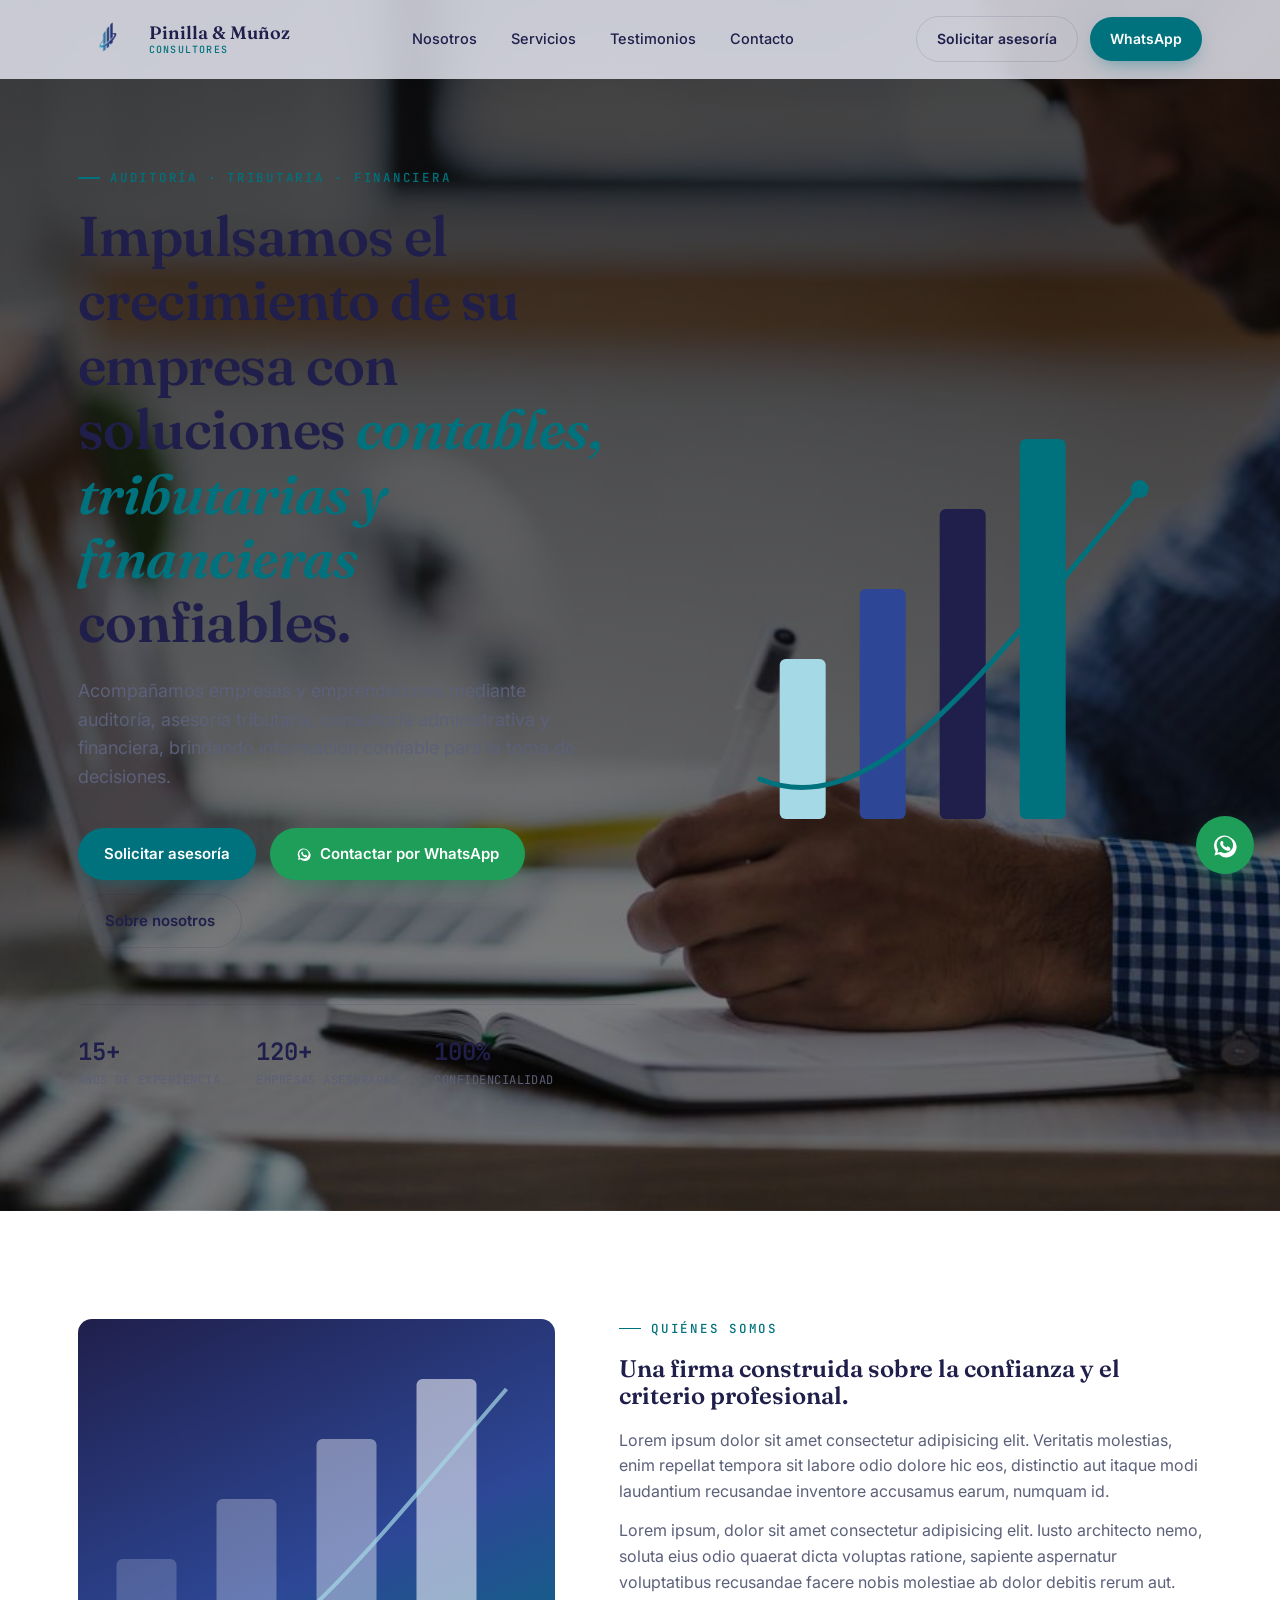
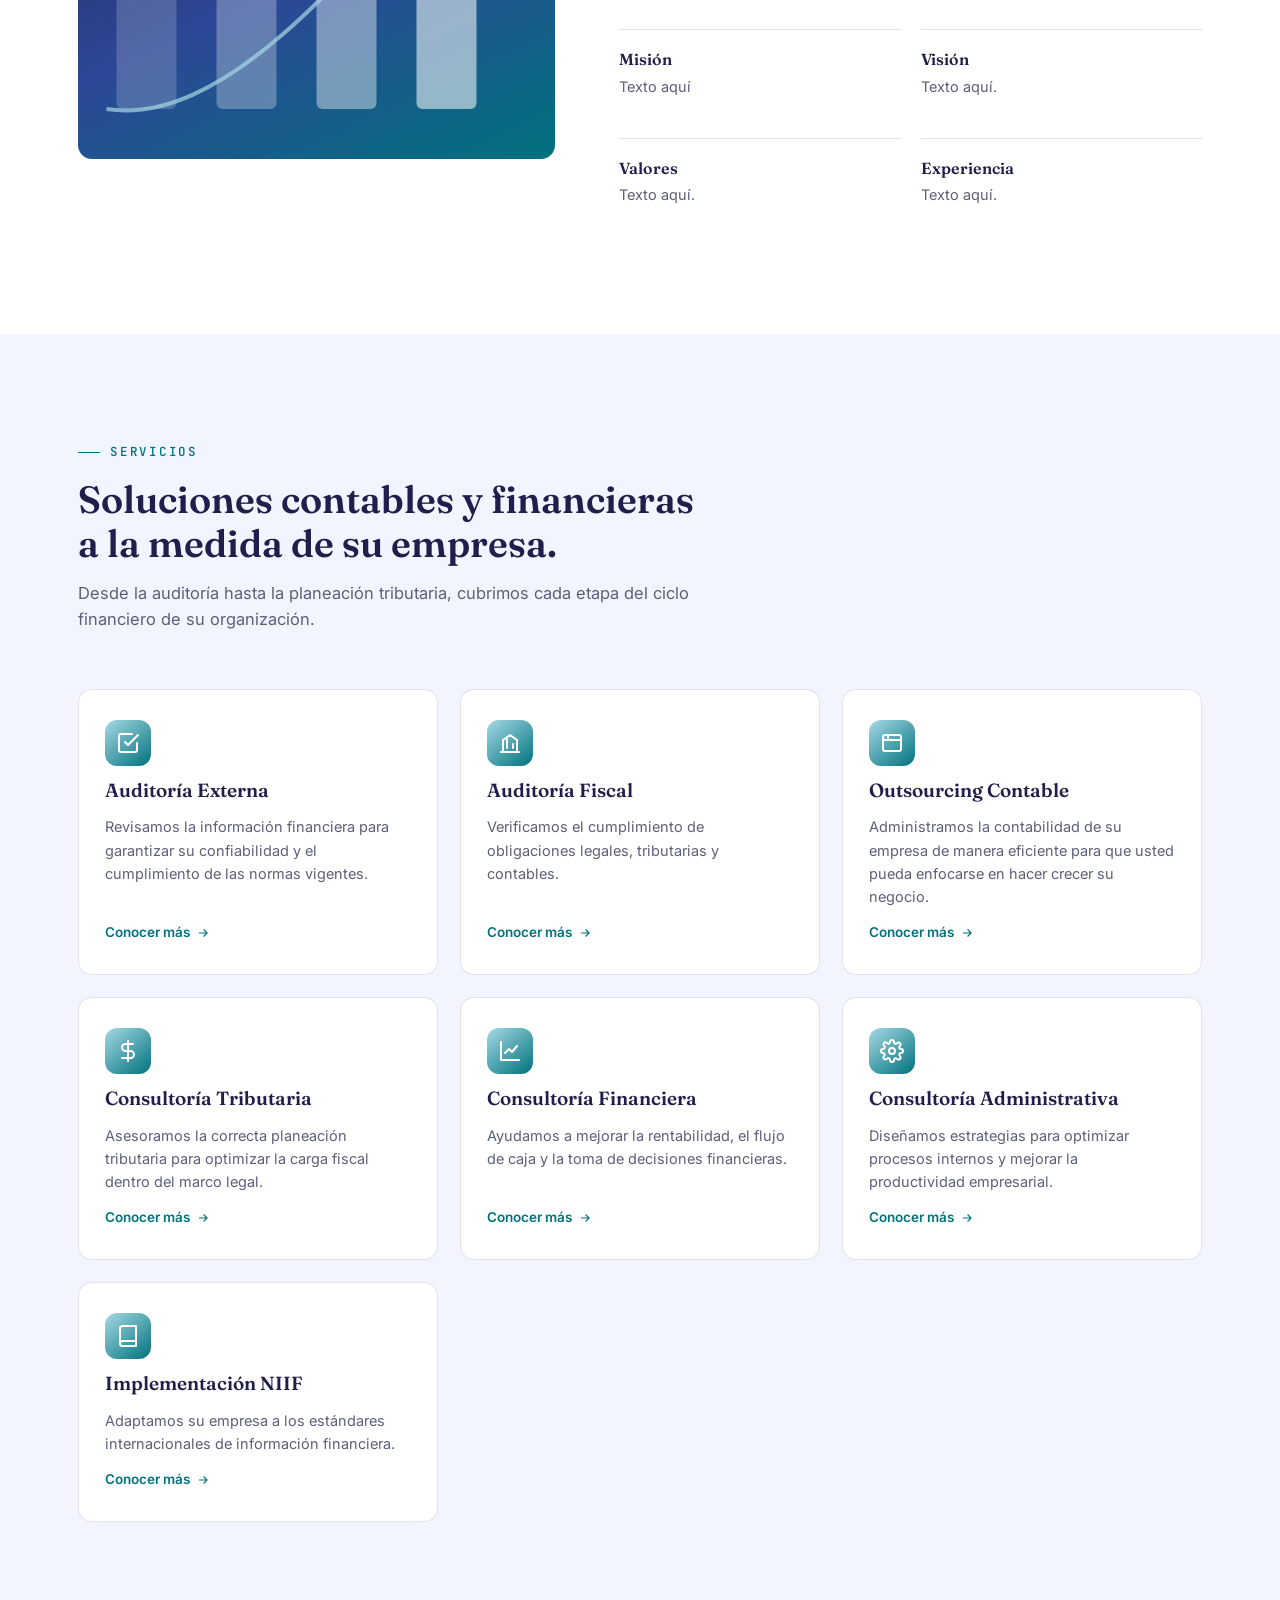
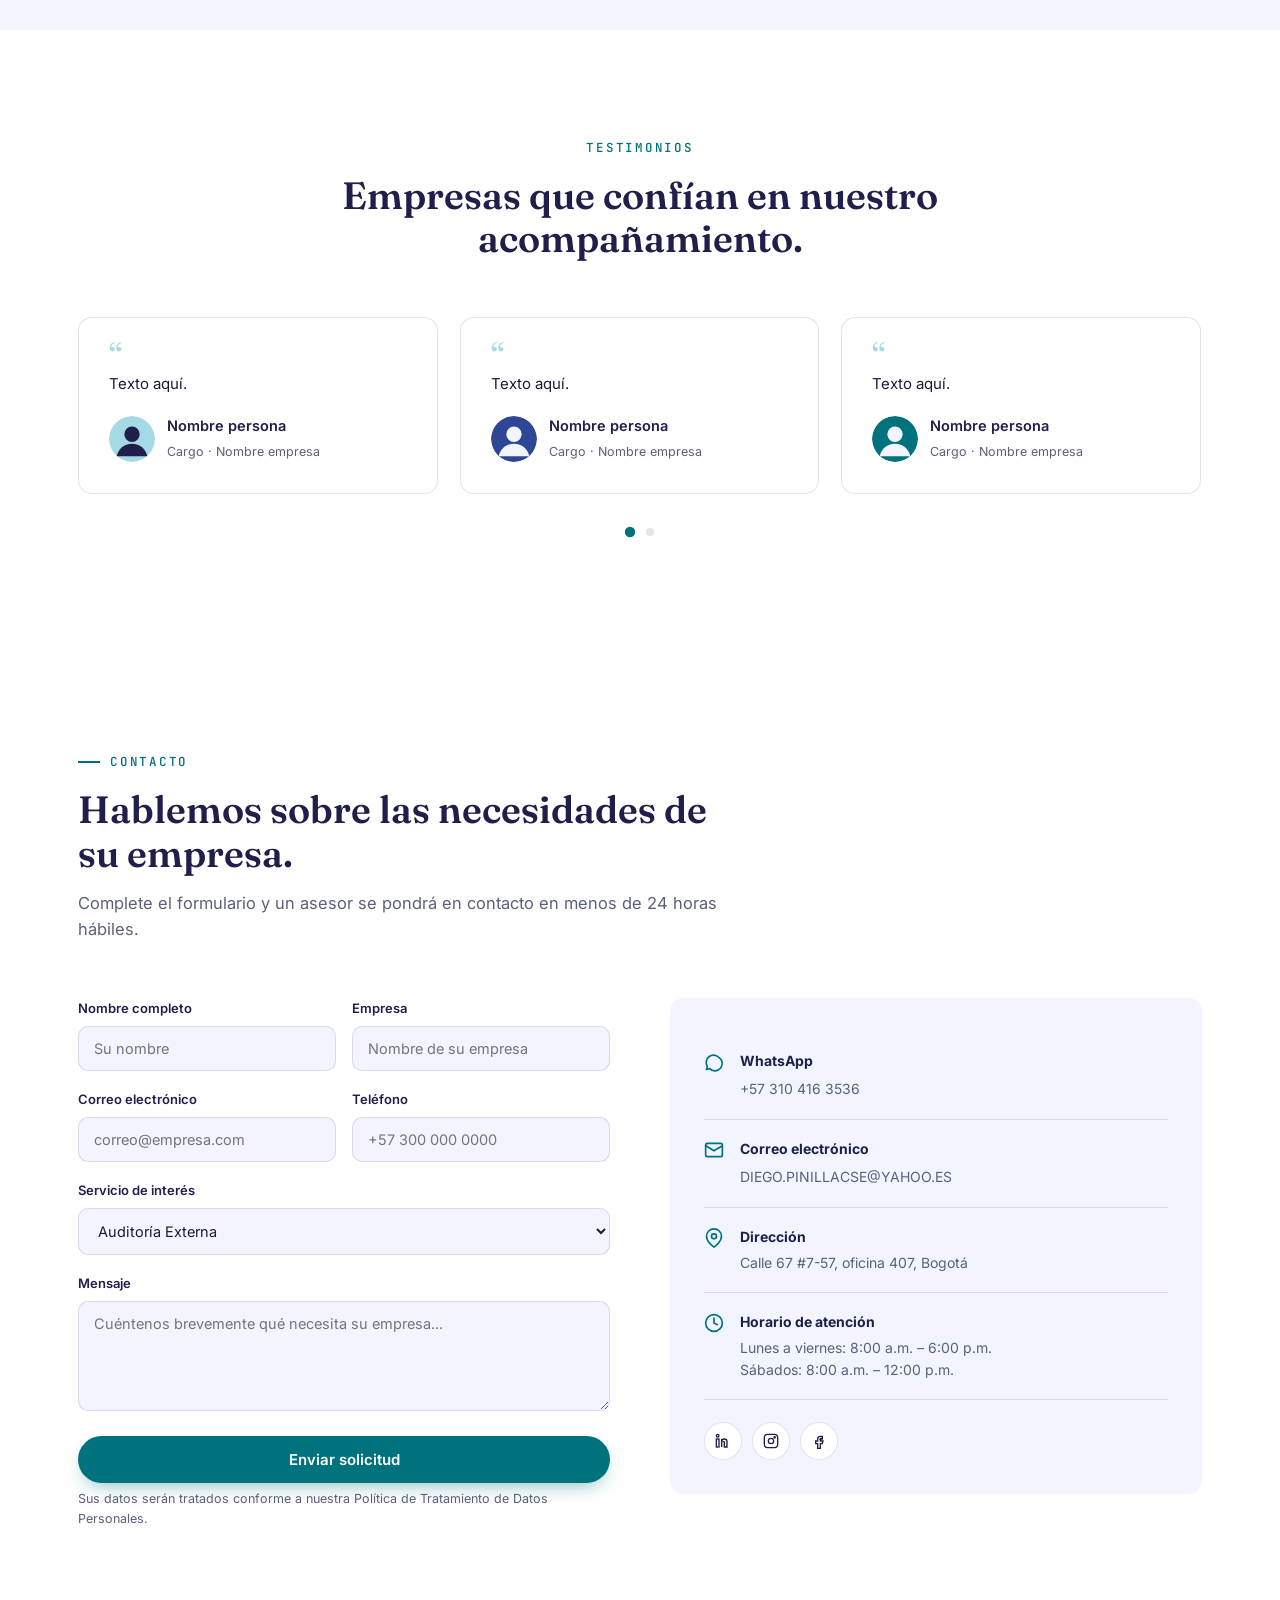
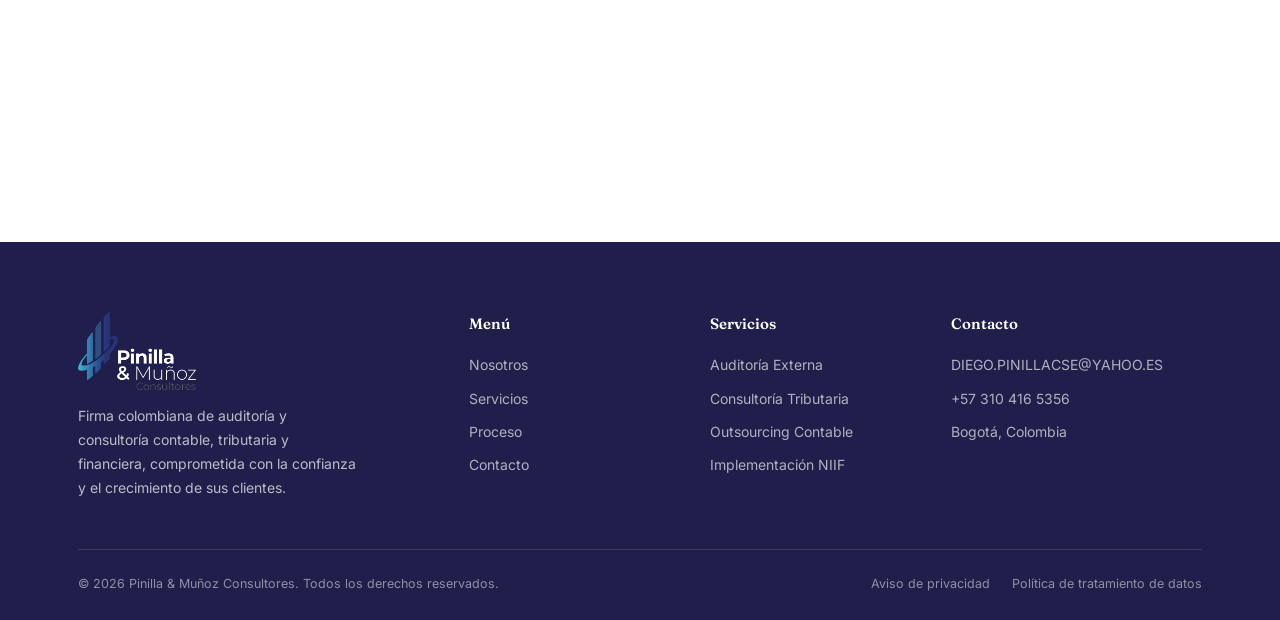
==== index.html @ f4d01675 "Subida de arhivos" ====
<!DOCTYPE html>
<html lang="es">
<head>
<meta charset="UTF-8">
<meta name="viewport" content="width=device-width, initial-scale=1.0">
<title>Pinilla & Muñoz Consultores | Auditoría, Tributaria y Consultoría Financiera</title>
<meta name="description" content="Pinilla & Muñoz Consultores — auditoría externa, asesoría tributaria, outsourcing contable y consultoría financiera para empresas en Colombia. Información confiable para decisiones acertadas.">
<link rel="icon" href="img/logo.jpeg">
<link rel="preconnect" href="https://fonts.googleapis.com">
<link rel="preconnect" href="https://fonts.gstatic.com" crossorigin>
<link href="https://fonts.googleapis.com/css2?family=Fraunces:ital,opsz,wght@0,9..144,400;0,9..144,500;0,9..144,600;0,9..144,700;1,9..144,500;1,9..144,600&family=Inter:wght@400;500;600;700&family=JetBrains+Mono:wght@400;500&display=swap" rel="stylesheet">
<link rel="stylesheet" href="styles.css">
</head>
<body>

<!-- ===== NAV ===== -->
<header id="siteHeader">
  <div class="wrap nav">
    <a href="#top" class="nav-brand">
        <img src="img/loogo-removebg-preview.png" alt="Pinilla & Muñoz Consultores">
      <span class="brand-text">Pinilla & Muñoz<span>CONSULTORES</span></span>
    </a>
    <nav class="nav-links">
      <a href="#nosotros">Nosotros</a>
      <a href="#servicios">Servicios</a>
      <a href="#testimonios">Testimonios</a>
      <a href="#contacto">Contacto</a>
    </nav>
    <div class="nav-cta">
      <a href="#contacto" class="btn btn-ghost">Solicitar asesoría</a>
      <a href="https://wa.me/573104165356?text=Hola,%20me%20gustar%C3%ADa%20recibir%20informaci%C3%B3n%20sobre%20sus%20servicios%20contables." target="_blank" class="btn btn-primary">WhatsApp</a>
      <button class="burger" id="burgerBtn" aria-label="Abrir menú">
        <span></span><span></span><span></span>
      </button>
    </div>
  </div>
</header>

<div class="mobile-menu" id="mobileMenu">
  <div class="mobile-menu-top">
    <img src="[data-uri]" alt="Pinilla & Muñoz Consultores">
    <button class="mobile-close" id="mobileClose" aria-label="Cerrar menú">&times;</button>
  </div>
  <a href="#nosotros" class="mlink">Nosotros</a>
  <a href="#servicios" class="mlink">Servicios</a>
  <a href="#proceso" class="mlink">Proceso</a>
  <a href="#testimonios" class="mlink">Testimonios</a>
  <a href="#faq" class="mlink">Preguntas</a>
  <a href="#contacto" class="mlink">Contacto</a>
  <a href="#contacto" class="btn btn-primary">Solicitar asesoría</a>
</div>

<div id="top"></div>

<!-- ===== HERO ===== -->
<section class="hero">
  <div class="wrap hero-grid">
    <div>
      <div class="eyebrow">Auditoría · Tributaria · Financiera</div>
      <h1>Impulsamos el crecimiento de su empresa con soluciones <em>contables, tributarias y financieras</em> confiables.</h1>
      <p class="lead">Acompañamos empresas y emprendedores mediante auditoría, asesoría tributaria, consultoría administrativa y financiera, brindando información confiable para la toma de decisiones.</p>
      <div class="hero-actions">
        <a href="#contacto" class="btn btn-primary">Solicitar asesoría</a>
        <a href="https://wa.me/573104165356?text=Hola,%20me%20gustar%C3%ADa%20recibir%20informaci%C3%B3n%20sobre%20sus%20servicios%20contables." target="_blank" class="btn btn-whatsapp">
          <svg width="16" height="16" viewBox="0 0 24 24" fill="#fff"><path d="M17.6 6.3A8.8 8.8 0 0 0 4 17.3L3 21l3.8-1A8.8 8.8 0 1 0 17.6 6.3zM12 19a7 7 0 0 1-3.6-1l-.3-.1-2.6.7.7-2.5-.2-.3A7 7 0 1 1 12 19zm3.8-5.2c-.2-.1-1.2-.6-1.4-.7-.2-.1-.3-.1-.4.1l-.6.7c-.1.2-.2.2-.4.1a5.7 5.7 0 0 1-2.8-2.4c-.2-.3.2-.3.5-.9.1-.1.1-.2 0-.4l-.6-1.5c-.2-.4-.3-.3-.4-.3h-.4c-.1 0-.4 0-.6.3-.2.2-.8.8-.8 1.9s.8 2.2 1 2.4c.1.1 1.6 2.5 3.9 3.4 1.6.6 1.9.5 2.3.5.4 0 1.2-.5 1.4-1 .2-.4.2-.8.1-.9 0-.1-.2-.2-.4-.3z"/></svg>
          Contactar por WhatsApp
        </a>
        <a href="#nosotros" class="btn btn-ghost">Sobre nosotros</a>
      </div>
      <div class="hero-trustbar">
        <div><div class="num">15+</div><div class="label">AÑOS DE EXPERIENCIA</div></div>
        <div><div class="num">120+</div><div class="label">EMPRESAS ASESORADAS</div></div>
        <div><div class="num">100%</div><div class="label">CONFIDENCIALIDAD</div></div>
      </div>
    </div>
    <div class="hero-visual">
      <svg class="bars-chart" viewBox="0 0 420 460" fill="none" xmlns="http://www.w3.org/2000/svg">
        <rect class="bar-rect" x="40" y="260" width="46" height="160" rx="6" fill="#a5d9e5" style="animation-delay:.15s"/>
        <rect class="bar-rect" x="120" y="190" width="46" height="230" rx="6" fill="#2d4796" style="animation-delay:.3s"/>
        <rect class="bar-rect" x="200" y="110" width="46" height="310" rx="6" fill="#201f4b" style="animation-delay:.45s"/>
        <rect class="bar-rect" x="280" y="40" width="46" height="380" rx="6" fill="#00727d" style="animation-delay:.6s"/>
        <path class="swoosh-path" d="M20 380 C 140 430, 260 250, 400 90" stroke="#00727d" stroke-width="5" stroke-linecap="round"/>
        <circle cx="400" cy="90" r="9" fill="#00727d"/>
      </svg>
    </div>
  </div>
</section>

<!-- ===== ABOUT ===== -->
<section class="about" id="nosotros">
  <div class="wrap about-grid">
    <div class="about-photo reveal">
      <svg viewBox="0 0 480 440" width="100%" height="100%" preserveAspectRatio="xMidYMid slice">
        <rect x="40" y="240" width="60" height="150" rx="6" fill="rgba(255,255,255,0.18)"/>
        <rect x="140" y="180" width="60" height="210" rx="6" fill="rgba(255,255,255,0.28)"/>
        <rect x="240" y="120" width="60" height="270" rx="6" fill="rgba(255,255,255,0.4)"/>
        <rect x="340" y="60" width="60" height="330" rx="6" fill="rgba(255,255,255,0.55)"/>
        <path d="M30 390 C 160 410, 300 220, 430 70" stroke="#a5d9e5" stroke-width="4" fill="none" opacity="0.7"/>
      </svg>
    </div>
    <div>
      <div class="eyebrow">Quiénes somos</div>
      <h2 class="reveal">Una firma construida sobre la confianza y el criterio profesional.</h2>
      <p style="color:var(--gray); margin-top:18px; font-size:16px;" class="reveal"> Lorem ipsum dolor sit amet consectetur adipisicing elit. Veritatis molestias, enim repellat tempora sit labore odio dolore hic eos, distinctio aut itaque modi laudantium recusandae inventore accusamus earum, numquam id.</p>
      <p style="color:var(--gray); margin-top:14px; font-size:16px;" class="reveal">Lorem ipsum, dolor sit amet consectetur adipisicing elit. Iusto architecto nemo, soluta eius odio quaerat dicta voluptas ratione, sapiente aspernatur voluptatibus recusandae facere nobis molestiae ab dolor debitis rerum aut.</p>

      <div class="pillars">
        <div class="pillar reveal">
          <h4>Misión</h4>
          <p>Texto aquí</p>
        </div>
        <div class="pillar reveal">
          <h4>Visión</h4>
          <p>Texto aquí.</p>
        </div>
        <div class="pillar reveal">
          <h4>Valores</h4>
          <p>Texto aquí.</p>
        </div>
        <div class="pillar reveal">
          <h4>Experiencia</h4>
          <p>Texto aquí.</p>
        </div>
      </div>
    </div>
  </div>
</section>

<!-- ===== SERVICES ===== -->
<section id="servicios">
  <div class="wrap">
    <div class="section-head reveal">
      <div class="eyebrow">Servicios</div>
      <h2>Soluciones contables y financieras a la medida de su empresa.</h2>
      <p>Desde la auditoría hasta la planeación tributaria, cubrimos cada etapa del ciclo financiero de su organización.</p>
    </div>
    <div class="services-grid">

      <div class="service-card reveal">
        <div class="service-icon"><svg viewBox="0 0 24 24" fill="none" stroke-width="2" stroke-linecap="round" stroke-linejoin="round"><path d="M9 11l3 3L22 4"/><path d="M21 12v7a2 2 0 0 1-2 2H5a2 2 0 0 1-2-2V5a2 2 0 0 1 2-2h11"/></svg></div>
        <h3>Auditoría Externa</h3>
        <p>Revisamos la información financiera para garantizar su confiabilidad y el cumplimiento de las normas vigentes.</p>
        <a href="#contacto" class="service-more">Conocer más <svg viewBox="0 0 24 24" fill="none" stroke="currentColor" stroke-width="2"><path d="M5 12h14M13 6l6 6-6 6"/></svg></a>
      </div>

      <div class="service-card reveal">
        <div class="service-icon"><svg viewBox="0 0 24 24" fill="none" stroke-width="2" stroke-linecap="round" stroke-linejoin="round"><path d="M9 17V7m6 10v-4M3 21h18M5 21V9l7-5 7 5v12"/></svg></div>
        <h3>Auditoría Fiscal</h3>
        <p>Verificamos el cumplimiento de obligaciones legales, tributarias y contables.</p>
        <a href="#contacto" class="service-more">Conocer más <svg viewBox="0 0 24 24" fill="none" stroke="currentColor" stroke-width="2"><path d="M5 12h14M13 6l6 6-6 6"/></svg></a>
      </div>

      <div class="service-card reveal">
        <div class="service-icon"><svg viewBox="0 0 24 24" fill="none" stroke-width="2" stroke-linecap="round" stroke-linejoin="round"><rect x="3" y="4" width="18" height="16" rx="2"/><path d="M3 9h18M8 4v5"/></svg></div>
        <h3>Outsourcing Contable</h3>
        <p>Administramos la contabilidad de su empresa de manera eficiente para que usted pueda enfocarse en hacer crecer su negocio.</p>
        <a href="#contacto" class="service-more">Conocer más <svg viewBox="0 0 24 24" fill="none" stroke="currentColor" stroke-width="2"><path d="M5 12h14M13 6l6 6-6 6"/></svg></a>
      </div>

      <div class="service-card reveal">
        <div class="service-icon"><svg viewBox="0 0 24 24" fill="none" stroke-width="2" stroke-linecap="round" stroke-linejoin="round"><path d="M12 2v20M17 5H9.5a3.5 3.5 0 0 0 0 7h5a3.5 3.5 0 0 1 0 7H6"/></svg></div>
        <h3>Consultoría Tributaria</h3>
        <p>Asesoramos la correcta planeación tributaria para optimizar la carga fiscal dentro del marco legal.</p>
        <a href="#contacto" class="service-more">Conocer más <svg viewBox="0 0 24 24" fill="none" stroke="currentColor" stroke-width="2"><path d="M5 12h14M13 6l6 6-6 6"/></svg></a>
      </div>

      <div class="service-card reveal">
        <div class="service-icon"><svg viewBox="0 0 24 24" fill="none" stroke-width="2" stroke-linecap="round" stroke-linejoin="round"><path d="M3 3v18h18"/><path d="M7 14l4-4 3 3 5-6"/></svg></div>
        <h3>Consultoría Financiera</h3>
        <p>Ayudamos a mejorar la rentabilidad, el flujo de caja y la toma de decisiones financieras.</p>
        <a href="#contacto" class="service-more">Conocer más <svg viewBox="0 0 24 24" fill="none" stroke="currentColor" stroke-width="2"><path d="M5 12h14M13 6l6 6-6 6"/></svg></a>
      </div>

      <div class="service-card reveal">
        <div class="service-icon"><svg viewBox="0 0 24 24" fill="none" stroke-width="2" stroke-linecap="round" stroke-linejoin="round"><circle cx="12" cy="12" r="3"/><path d="M19.4 15a1.7 1.7 0 0 0 .3 1.9l.1.1a2 2 0 1 1-2.8 2.8l-.1-.1a1.7 1.7 0 0 0-1.9-.3 1.7 1.7 0 0 0-1 1.6V21a2 2 0 1 1-4 0v-.1a1.7 1.7 0 0 0-1-1.6 1.7 1.7 0 0 0-1.9.3l-.1.1a2 2 0 1 1-2.8-2.8l.1-.1a1.7 1.7 0 0 0 .3-1.9 1.7 1.7 0 0 0-1.6-1H3a2 2 0 1 1 0-4h.1a1.7 1.7 0 0 0 1.6-1 1.7 1.7 0 0 0-.3-1.9l-.1-.1a2 2 0 1 1 2.8-2.8l.1.1a1.7 1.7 0 0 0 1.9.3H9a1.7 1.7 0 0 0 1-1.6V3a2 2 0 1 1 4 0v.1a1.7 1.7 0 0 0 1 1.6 1.7 1.7 0 0 0 1.9-.3l.1-.1a2 2 0 1 1 2.8 2.8l-.1.1a1.7 1.7 0 0 0-.3 1.9V9a1.7 1.7 0 0 0 1.6 1H21a2 2 0 1 1 0 4h-.1a1.7 1.7 0 0 0-1.6 1z"/></svg></div>
        <h3>Consultoría Administrativa</h3>
        <p>Diseñamos estrategias para optimizar procesos internos y mejorar la productividad empresarial.</p>
        <a href="#contacto" class="service-more">Conocer más <svg viewBox="0 0 24 24" fill="none" stroke="currentColor" stroke-width="2"><path d="M5 12h14M13 6l6 6-6 6"/></svg></a>
      </div>

      <div class="service-card reveal">
        <div class="service-icon"><svg viewBox="0 0 24 24" fill="none" stroke-width="2" stroke-linecap="round" stroke-linejoin="round"><path d="M4 19.5A2.5 2.5 0 0 1 6.5 17H20"/><path d="M6.5 2H20v20H6.5A2.5 2.5 0 0 1 4 19.5v-15A2.5 2.5 0 0 1 6.5 2z"/></svg></div>
        <h3>Implementación NIIF</h3>
        <p>Adaptamos su empresa a los estándares internacionales de información financiera.</p>
        <a href="#contacto" class="service-more">Conocer más <svg viewBox="0 0 24 24" fill="none" stroke="currentColor" stroke-width="2"><path d="M5 12h14M13 6l6 6-6 6"/></svg></a>
      </div>

    </div>
  </div>
</section>



<!-- ===== TESTIMONIALS ===== -->
<section class="testimonials" id="testimonios">
  <div class="wrap">
    <div class="section-head center reveal" style="margin-left:auto; margin-right:auto;">
      <div class="eyebrow">Testimonios</div>
      <h2>Empresas que confían en nuestro acompañamiento.</h2>
    </div>
    <div class="test-track-wrap">
      <div class="test-track" id="testTrack">
        <div class="test-card">
          <p class="test-quote"> Texto aquí.</p>
          <div class="test-person">
            <svg class="test-avatar" viewBox="0 0 48 48"><circle cx="24" cy="24" r="24" fill="#a5d9e5"/><circle cx="24" cy="19" r="8" fill="#201f4b"/><path d="M8 42c2-9 9-13 16-13s14 4 16 13" fill="#201f4b"/></svg>
            <div><h5>Nombre persona</h5><span>Cargo · Nombre empresa</span></div>
          </div>
        </div>
        <div class="test-card">
          <p class="test-quote"> Texto aquí.</p>
          <div class="test-person">
            <svg class="test-avatar" viewBox="0 0 48 48"><circle cx="24" cy="24" r="24" fill="#2d4796"/><circle cx="24" cy="19" r="8" fill="#f2f4ff"/><path d="M8 42c2-9 9-13 16-13s14 4 16 13" fill="#f2f4ff"/></svg>
            <div><h5>Nombre persona</h5><span>Cargo · Nombre empresa</span></div>
          </div>
        </div>
        <div class="test-card">
          <p class="test-quote">Texto aquí.</p>
          <div class="test-person">
            <svg class="test-avatar" viewBox="0 0 48 48"><circle cx="24" cy="24" r="24" fill="#00727d"/><circle cx="24" cy="19" r="8" fill="#f2f4ff"/><path d="M8 42c2-9 9-13 16-13s14 4 16 13" fill="#f2f4ff"/></svg>
            <div><h5>Nombre persona</h5><span>Cargo · Nombre empresa</span></div>
          </div>
        </div>
        <div class="test-card">
          <p class="test-quote">Texto aquí.</p>
          <div class="test-person">
            <svg class="test-avatar" viewBox="0 0 48 48"><circle cx="24" cy="24" r="24" fill="#201f4b"/><circle cx="24" cy="19" r="8" fill="#a5d9e5"/><path d="M8 42c2-9 9-13 16-13s14 4 16 13" fill="#a5d9e5"/></svg>
            <div><h5>Nombre persona</h5><span>Cargo · Nombre empresa</span></div>
          </div>
        </div>
      </div>
    </div>
    <div class="test-controls" id="testControls"></div>
  </div>
</section>



<!-- ===== CONTACT ===== -->
<section class="contact" id="contacto">
  <div class="wrap">
    <div class="section-head reveal">
      <div class="eyebrow">Contacto</div>
      <h2>Hablemos sobre las necesidades de su empresa.</h2>
      <p>Complete el formulario y un asesor se pondrá en contacto en menos de 24 horas hábiles.</p>
    </div>
    <div class="contact-grid">
      <form action="https://formsubmit.co/sr5677306@gmail.com" method="post" class="reveal" id="contactForm">
        <div class="form-row">
          <div class="field"><label>Nombre completo</label><input type="text" required placeholder="Su nombre" name="Nombre completo"></div>
          <div class="field"><label>Empresa</label><input type="text" placeholder="Nombre de su empresa" name="Empresa"></div>
        </div>
        <div class="form-row">
          <div class="field"><label>Correo electrónico</label><input type="email" required placeholder="correo@empresa.com" name="Correo electrónico"></div>
          <div class="field"><label>Teléfono</label><input type="tel" required placeholder="+57 300 000 0000" name="Teléfono"></div>
        </div>
        <div class="field">
          <label>Servicio de interés</label>
          <select name="Servicio">
            <option>Auditoría Externa</option>
            <option>Auditoría Fiscal</option>
            <option>Outsourcing Contable</option>
            <option>Consultoría Tributaria</option>
            <option>Consultoría Financiera</option>
            <option>Consultoría Administrativa</option>
            <option>Implementación NIIF</option>
            <option>Otro</option>
          </select>
        </div>
        <div class="field">
          <label>Mensaje</label>
          <textarea placeholder="Cuéntenos brevemente qué necesita su empresa..." name="Mensaje"></textarea>
        </div>
        <button type="submit" class="btn btn-primary" style="width:100%;">Enviar solicitud</button>
        <p class="form-note">Sus datos serán tratados conforme a nuestra Política de Tratamiento de Datos Personales.</p>
      </form>

      <div class="reveal">
        <div class="contact-info">
          <div class="info-row">
            <svg viewBox="0 0 24 24" fill="none" stroke-width="2" stroke-linecap="round" stroke-linejoin="round"><path d="M17.6 6.3A8.8 8.8 0 0 0 4 17.3L3 21l3.8-1A8.8 8.8 0 1 0 17.6 6.3z"/></svg>
            <div><h5>WhatsApp</h5><a href="https://wa.me/573104165356?text=Hola,%20me%20gustar%C3%ADa%20recibir%20informaci%C3%B3n%20sobre%20sus%20servicios%20contables." target="_blank">+57 310 416 3536</a></div>
          </div>
          <div class="info-row">
            <svg viewBox="0 0 24 24" fill="none" stroke-width="2" stroke-linecap="round" stroke-linejoin="round"><rect x="2" y="4" width="20" height="16" rx="2"/><path d="M2 7l10 6 10-6"/></svg>
            <div><h5>Correo electrónico</h5><a href="mailto:DIEGO.PINILLACSE@YAHOO.ES">DIEGO.PINILLACSE@YAHOO.ES</a></div>
          </div>
          <div class="info-row">
            <svg viewBox="0 0 24 24" fill="none" stroke-width="2" stroke-linecap="round" stroke-linejoin="round"><path d="M21 10c0 7-9 13-9 13s-9-6-9-13a9 9 0 0 1 18 0z"/><circle cx="12" cy="10" r="3"/></svg>
            <div><h5>Dirección</h5><p>Calle 67 #7-57, oficina 407, Bogotá</p></div>
          </div>
          <div class="info-row">
            <svg viewBox="0 0 24 24" fill="none" stroke-width="2" stroke-linecap="round" stroke-linejoin="round"><circle cx="12" cy="12" r="10"/><path d="M12 6v6l4 2"/></svg>
            <div><h5>Horario de atención</h5><p>Lunes a viernes: 8:00 a.m. – 6:00 p.m.<br>Sábados: 8:00 a.m. – 12:00 p.m.</p></div>
          </div>
          <div class="social-row">
            <a href="#" aria-label="LinkedIn"><svg viewBox="0 0 24 24" fill="none" stroke-width="2"><rect x="2" y="9" width="4" height="12"/><circle cx="4" cy="4" r="2"/><path d="M10 9v12M10 13a4 4 0 0 1 8 0v8h-4v-7a1 1 0 0 0-2 0"/></svg></a>
            <a href="#" aria-label="Instagram"><svg viewBox="0 0 24 24" fill="none" stroke-width="2"><rect x="2" y="2" width="20" height="20" rx="5"/><circle cx="12" cy="12" r="4"/><circle cx="17.5" cy="6.5" r="1"/></svg></a>
            <a href="#" aria-label="Facebook"><svg viewBox="0 0 24 24" fill="none" stroke-width="2"><path d="M14 9h3V5h-3a4 4 0 0 0-4 4v3H7v4h3v7h4v-7h3l1-4h-4V9a1 1 0 0 1 1-1z"/></svg></a>
          </div>
        </div>
        <div class="map-frame">
          <iframe src="https://www.google.com/maps/embed?pb=!3m2!1sen!2sco!4v1782851841801!5m2!1sen!2sco!6m8!1m7!1sxUSSowdHdPZn8hXR9l48eA!2m2!1d4.651074604274956!2d-74.05875053056283!3f114.15046736941565!4f-4.286352862532141!5f0.7820865974627469" width="600" height="450" style="border:0;" allowfullscreen="" loading="lazy" referrerpolicy="strict-origin-when-cross-origin"></iframe>
        </div>
      </div>
    </div>
  </div>
</section>

<!-- ===== FOOTER ===== -->
<footer>
  <div class="wrap">
    <div class="footer-grid">
      <div class="footer-brand">
        <img src="[data-uri]" alt="Pinilla & Muñoz Consultores">
        <p>Firma colombiana de auditoría y consultoría contable, tributaria y financiera, comprometida con la confianza y el crecimiento de sus clientes.</p>
      </div>
      <div class="footer-col">
        <h5>Menú</h5>
        <a href="#nosotros">Nosotros</a>
        <a href="#servicios">Servicios</a>
        <a href="#proceso">Proceso</a>
        <a href="#contacto">Contacto</a>
      </div>
      <div class="footer-col">
        <h5>Servicios</h5>
        <a href="#servicios">Auditoría Externa</a>
        <a href="#servicios">Consultoría Tributaria</a>
        <a href="#servicios">Outsourcing Contable</a>
        <a href="#servicios">Implementación NIIF</a>
      </div>
      <div class="footer-col">
        <h5>Contacto</h5>
        <p>DIEGO.PINILLACSE@YAHOO.ES</p>
        <p>+57 310 416 5356</p>
        <p>Bogotá, Colombia</p>
      </div>
    </div>
    <div class="footer-bottom">
      <span>&copy; <span id="year"></span> Pinilla & Muñoz Consultores. Todos los derechos reservados.</span>
      <span>
        <a href="#">Aviso de privacidad</a>
        <a href="#">Política de tratamiento de datos</a>
      </span>
    </div>
  </div>
</footer>

<a href="https://wa.me/573104165356?text=Hola,%20me%20gustar%C3%ADa%20recibir%20informaci%C3%B3n%20sobre%20sus%20servicios%20contables." target="_blank" class="wa-float" aria-label="Escribir por WhatsApp">
  <svg viewBox="0 0 24 24"><path d="M17.6 6.3A8.8 8.8 0 0 0 4 17.3L3 21l3.8-1A8.8 8.8 0 1 0 17.6 6.3zM12 19a7 7 0 0 1-3.6-1l-.3-.1-2.6.7.7-2.5-.2-.3A7 7 0 1 1 12 19zm3.8-5.2c-.2-.1-1.2-.6-1.4-.7-.2-.1-.3-.1-.4.1l-.6.7c-.1.2-.2.2-.4.1a5.7 5.7 0 0 1-2.8-2.4c-.2-.3.2-.3.5-.9.1-.1.1-.2 0-.4l-.6-1.5c-.2-.4-.3-.3-.4-.3h-.4c-.1 0-.4 0-.6.3-.2.2-.8.8-.8 1.9s.8 2.2 1 2.4c.1.1 1.6 2.5 3.9 3.4 1.6.6 1.9.5 2.3.5.4 0 1.2-.5 1.4-1 .2-.4.2-.8.1-.9 0-.1-.2-.2-.4-.3z"/></svg>
</a>

<script>
  document.getElementById('year').textContent = new Date().getFullYear();

  // header scroll state
  const header = document.getElementById('siteHeader');
  window.addEventListener('scroll', () => {
    header.classList.toggle('scrolled', window.scrollY > 12);
  });

  // mobile menu
  const burger = document.getElementById('burgerBtn');
  const mobileMenu = document.getElementById('mobileMenu');
  const mobileClose = document.getElementById('mobileClose');
  burger.addEventListener('click', () => mobileMenu.classList.add('open'));
  mobileClose.addEventListener('click', () => mobileMenu.classList.remove('open'));
  document.querySelectorAll('.mlink').forEach(a => a.addEventListener('click', () => mobileMenu.classList.remove('open')));

  // scroll reveal
  const revealEls = document.querySelectorAll('.reveal');
  const io = new IntersectionObserver((entries) => {
    entries.forEach(e => { if(e.isIntersecting){ e.target.classList.add('in'); io.unobserve(e.target); } });
  }, { threshold: 0.15 });
  revealEls.forEach(el => io.observe(el));

  // FAQ accordion
  document.querySelectorAll('.faq-q').forEach(btn => {
    btn.addEventListener('click', () => {
      const item = btn.closest('.faq-item');
      const wasOpen = item.classList.contains('open');
      document.querySelectorAll('.faq-item').forEach(i => i.classList.remove('open'));
      if(!wasOpen) item.classList.add('open');
    });
  });

  // testimonial carousel
  const track = document.getElementById('testTrack');
  const cards = track.children.length;
  const controlsWrap = document.getElementById('testControls');
  function visibleCount(){
    if(window.innerWidth <= 640) return 1;
    if(window.innerWidth <= 980) return 2;
    return 3;
  }
  let index = 0;
  function maxIndex(){ return Math.max(0, cards - visibleCount()); }
  function buildDots(){
    controlsWrap.innerHTML = '';
    for(let i=0; i<=maxIndex(); i++){
      const d = document.createElement('button');
      d.className = 'test-dot' + (i===index ? ' active' : '');
      d.setAttribute('aria-label', 'Ir al testimonio ' + (i+1));
      d.addEventListener('click', () => { index = i; render(); });
      controlsWrap.appendChild(d);
    }
  }
  function render(){
    const vc = visibleCount();
    const cardWidth = track.children[0].getBoundingClientRect().width + 22;
    track.style.transform = `translateX(-${index * cardWidth}px)`;
    [...controlsWrap.children].forEach((d,i) => d.classList.toggle('active', i===index));
  }
  buildDots();
  render();
  let autoplay = setInterval(() => {
    index = index >= maxIndex() ? 0 : index + 1;
    render();
  }, 5000);
  track.addEventListener('mouseenter', () => clearInterval(autoplay));
  window.addEventListener('resize', () => { index = 0; buildDots(); render(); });

  
</script>
</body>
</html>
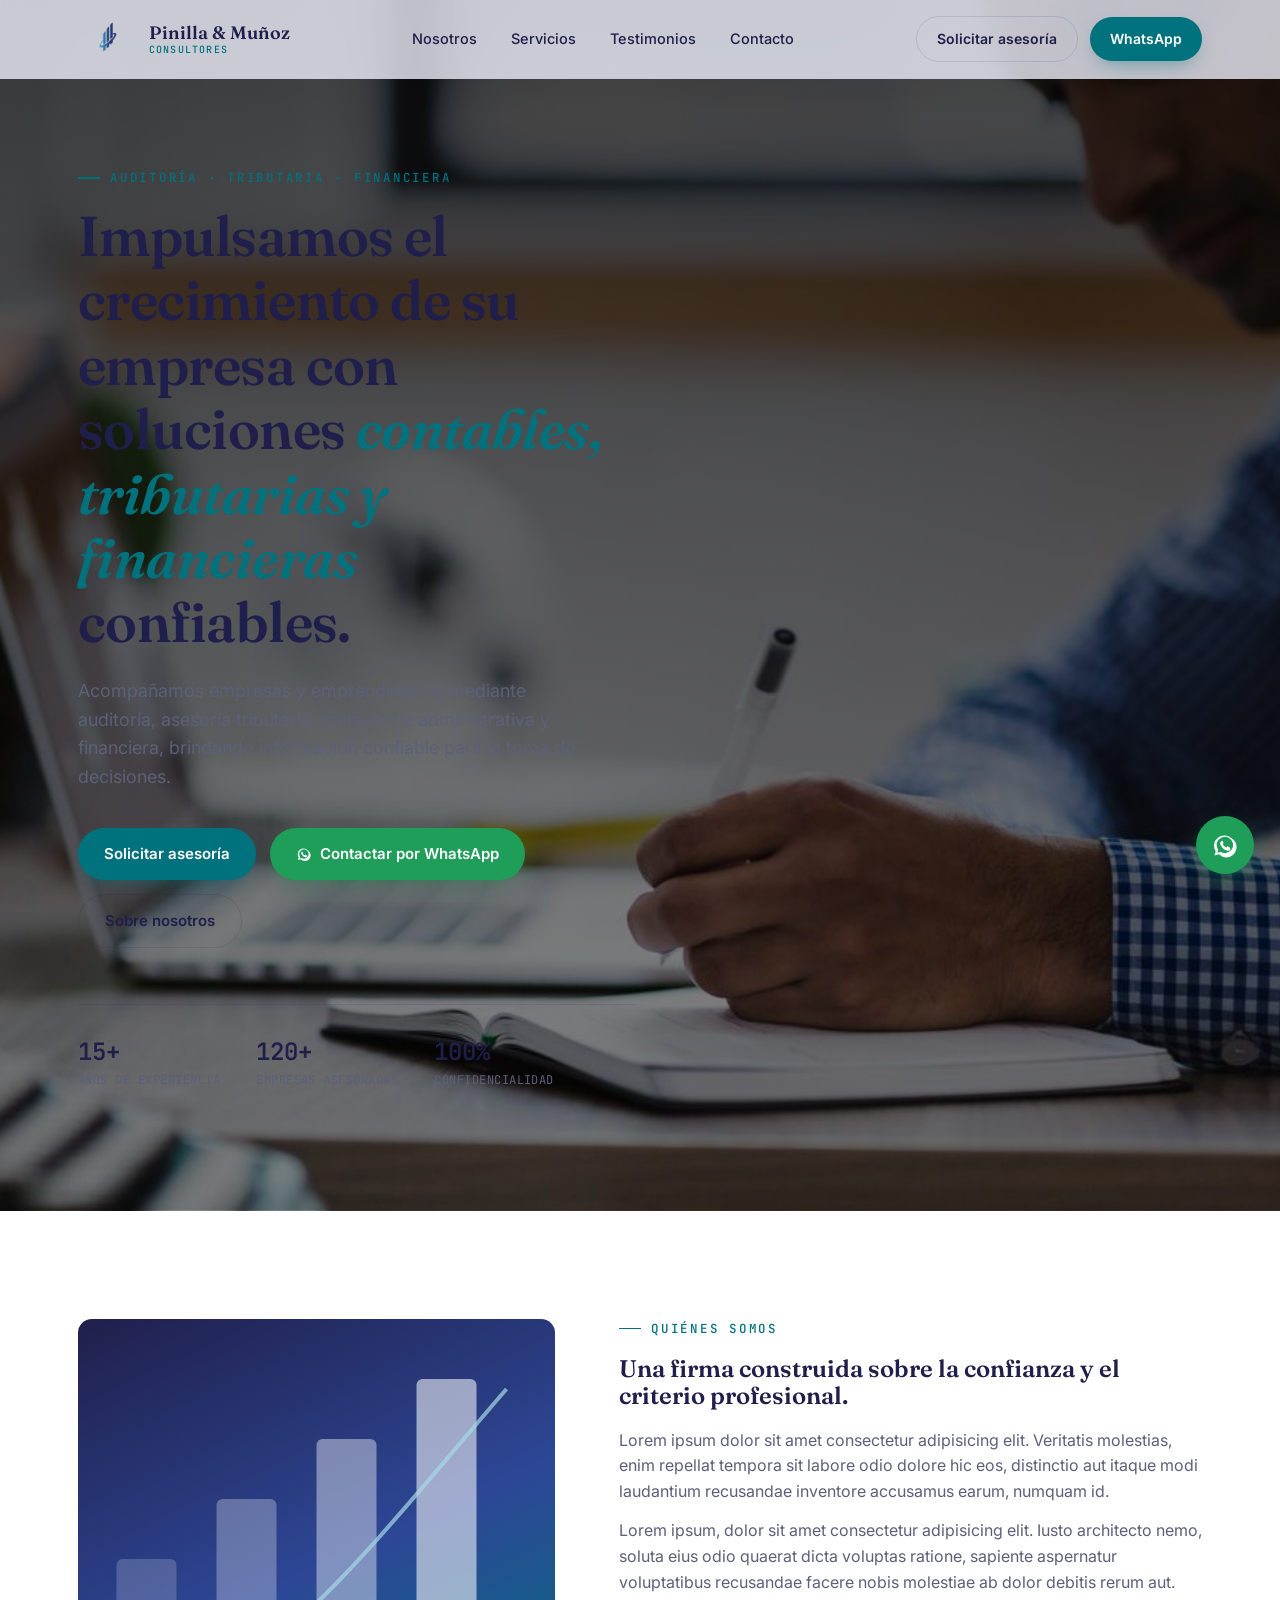
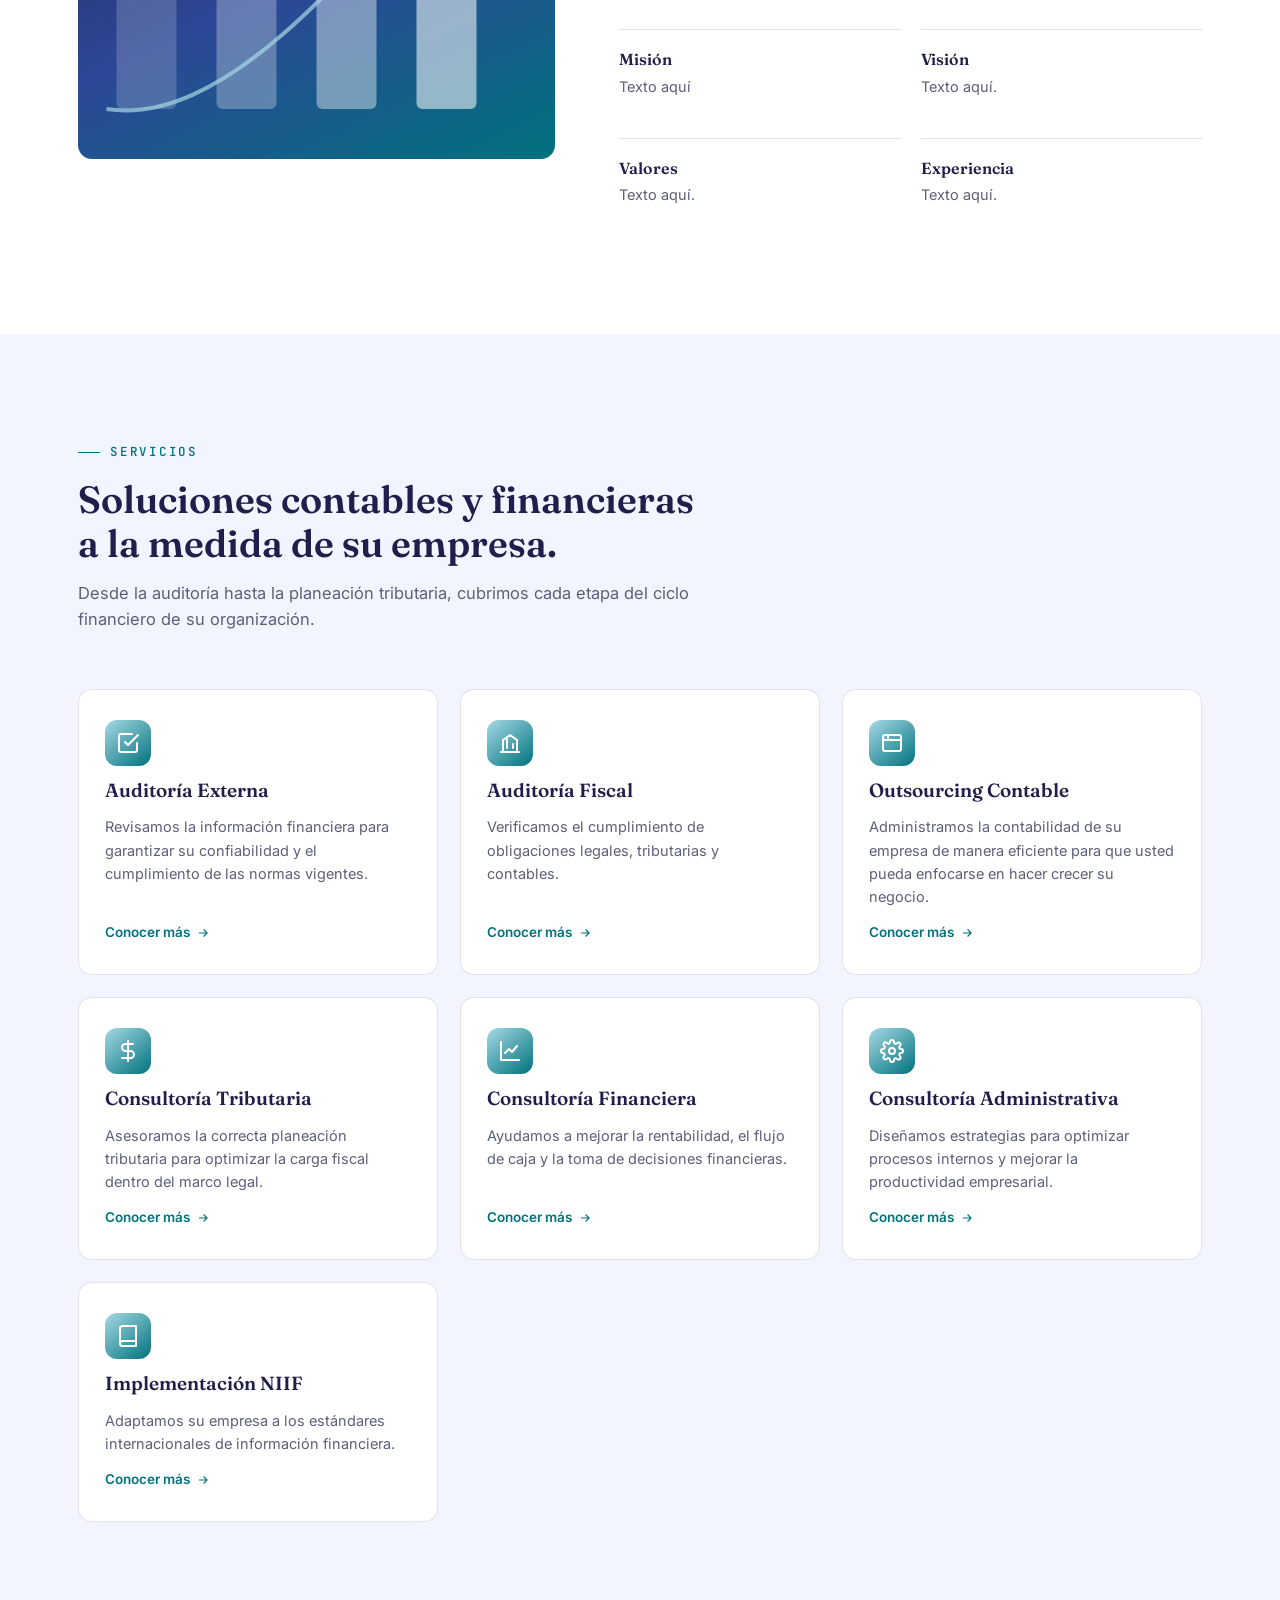
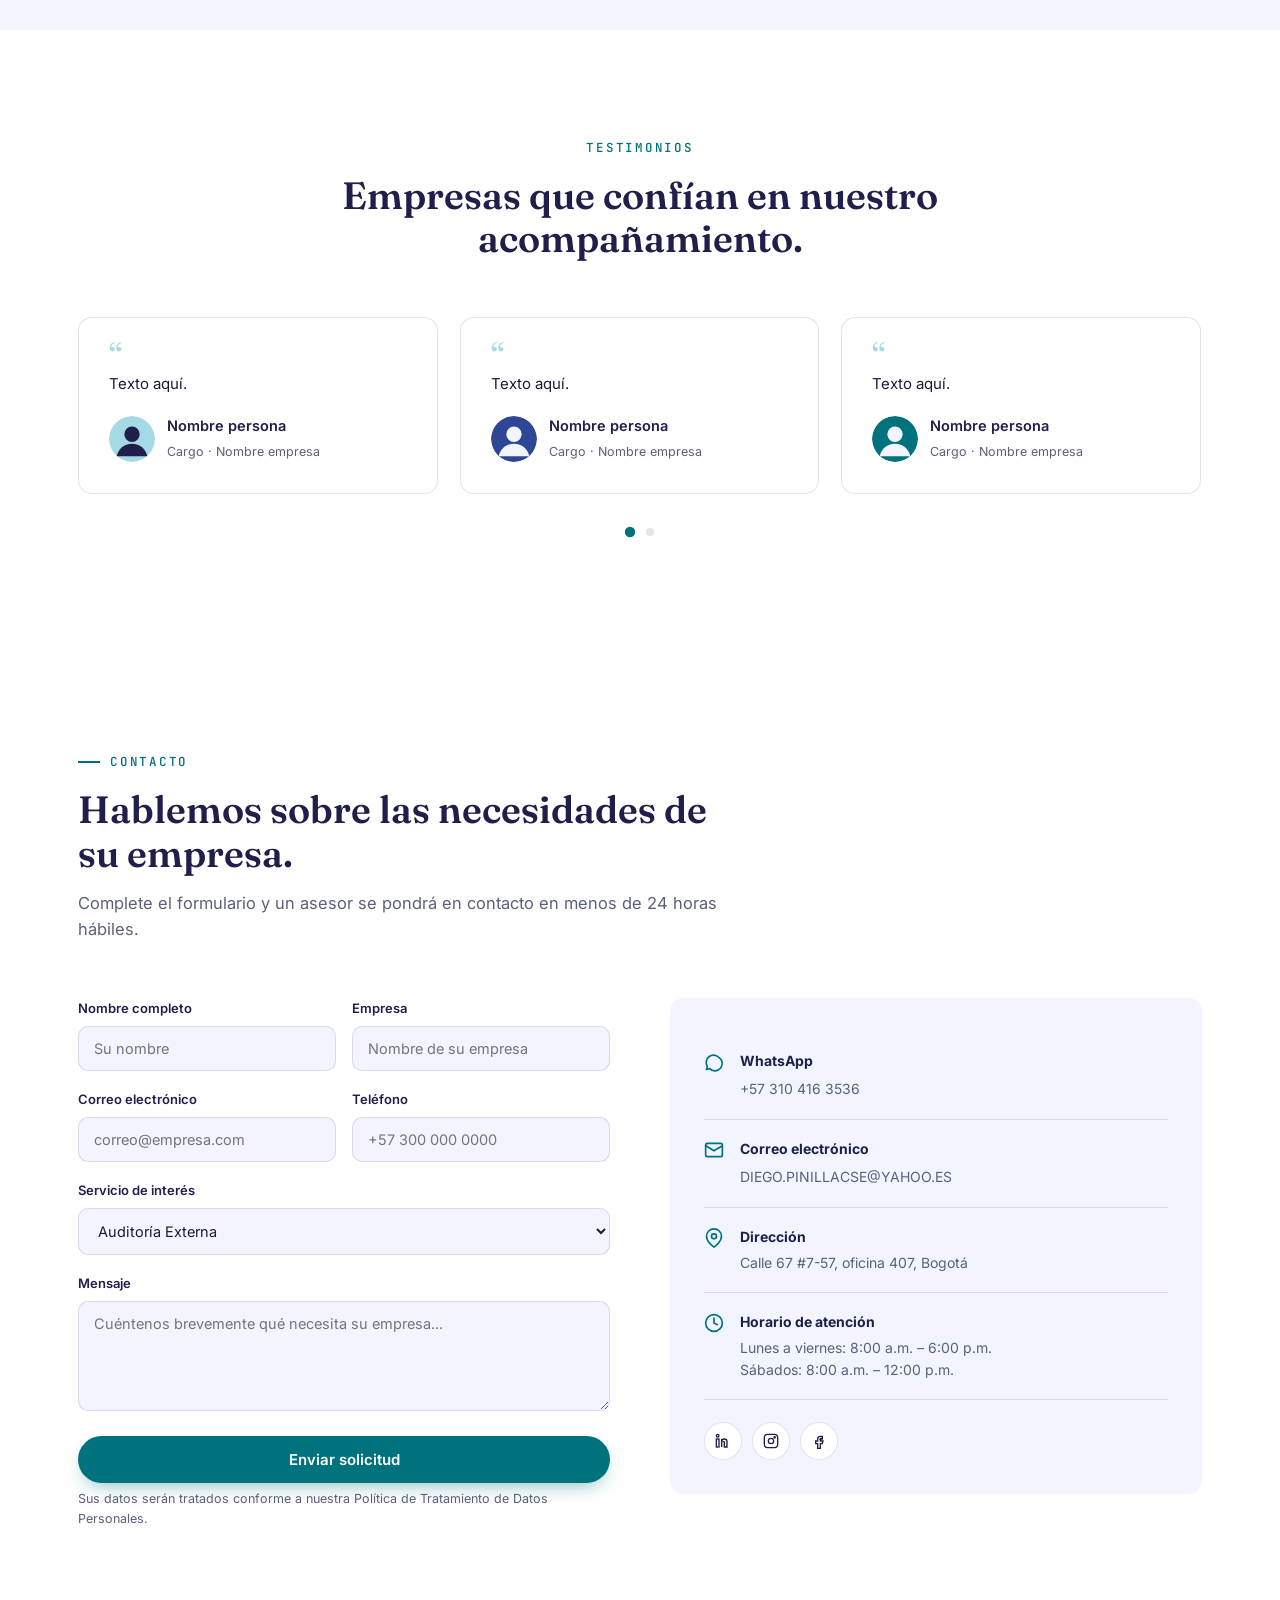
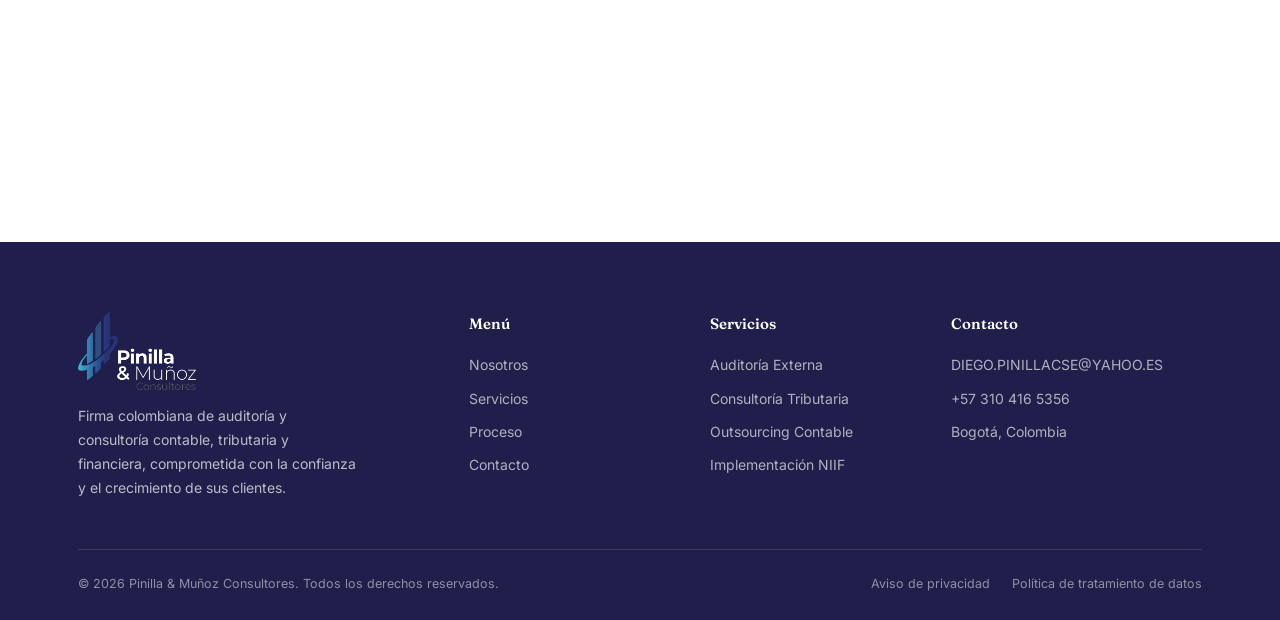
==== commit 656ee617: "Eliminacion imagen del hero." ====
--- a/index.html
+++ b/index.html
@@ -72,16 +72,6 @@
         <div><div class="num">120+</div><div class="label">EMPRESAS ASESORADAS</div></div>
         <div><div class="num">100%</div><div class="label">CONFIDENCIALIDAD</div></div>
       </div>
-    </div>
-    <div class="hero-visual">
-      <svg class="bars-chart" viewBox="0 0 420 460" fill="none" xmlns="http://www.w3.org/2000/svg">
-        <rect class="bar-rect" x="40" y="260" width="46" height="160" rx="6" fill="#a5d9e5" style="animation-delay:.15s"/>
-        <rect class="bar-rect" x="120" y="190" width="46" height="230" rx="6" fill="#2d4796" style="animation-delay:.3s"/>
-        <rect class="bar-rect" x="200" y="110" width="46" height="310" rx="6" fill="#201f4b" style="animation-delay:.45s"/>
-        <rect class="bar-rect" x="280" y="40" width="46" height="380" rx="6" fill="#00727d" style="animation-delay:.6s"/>
-        <path class="swoosh-path" d="M20 380 C 140 430, 260 250, 400 90" stroke="#00727d" stroke-width="5" stroke-linecap="round"/>
-        <circle cx="400" cy="90" r="9" fill="#00727d"/>
-      </svg>
     </div>
   </div>
 </section>
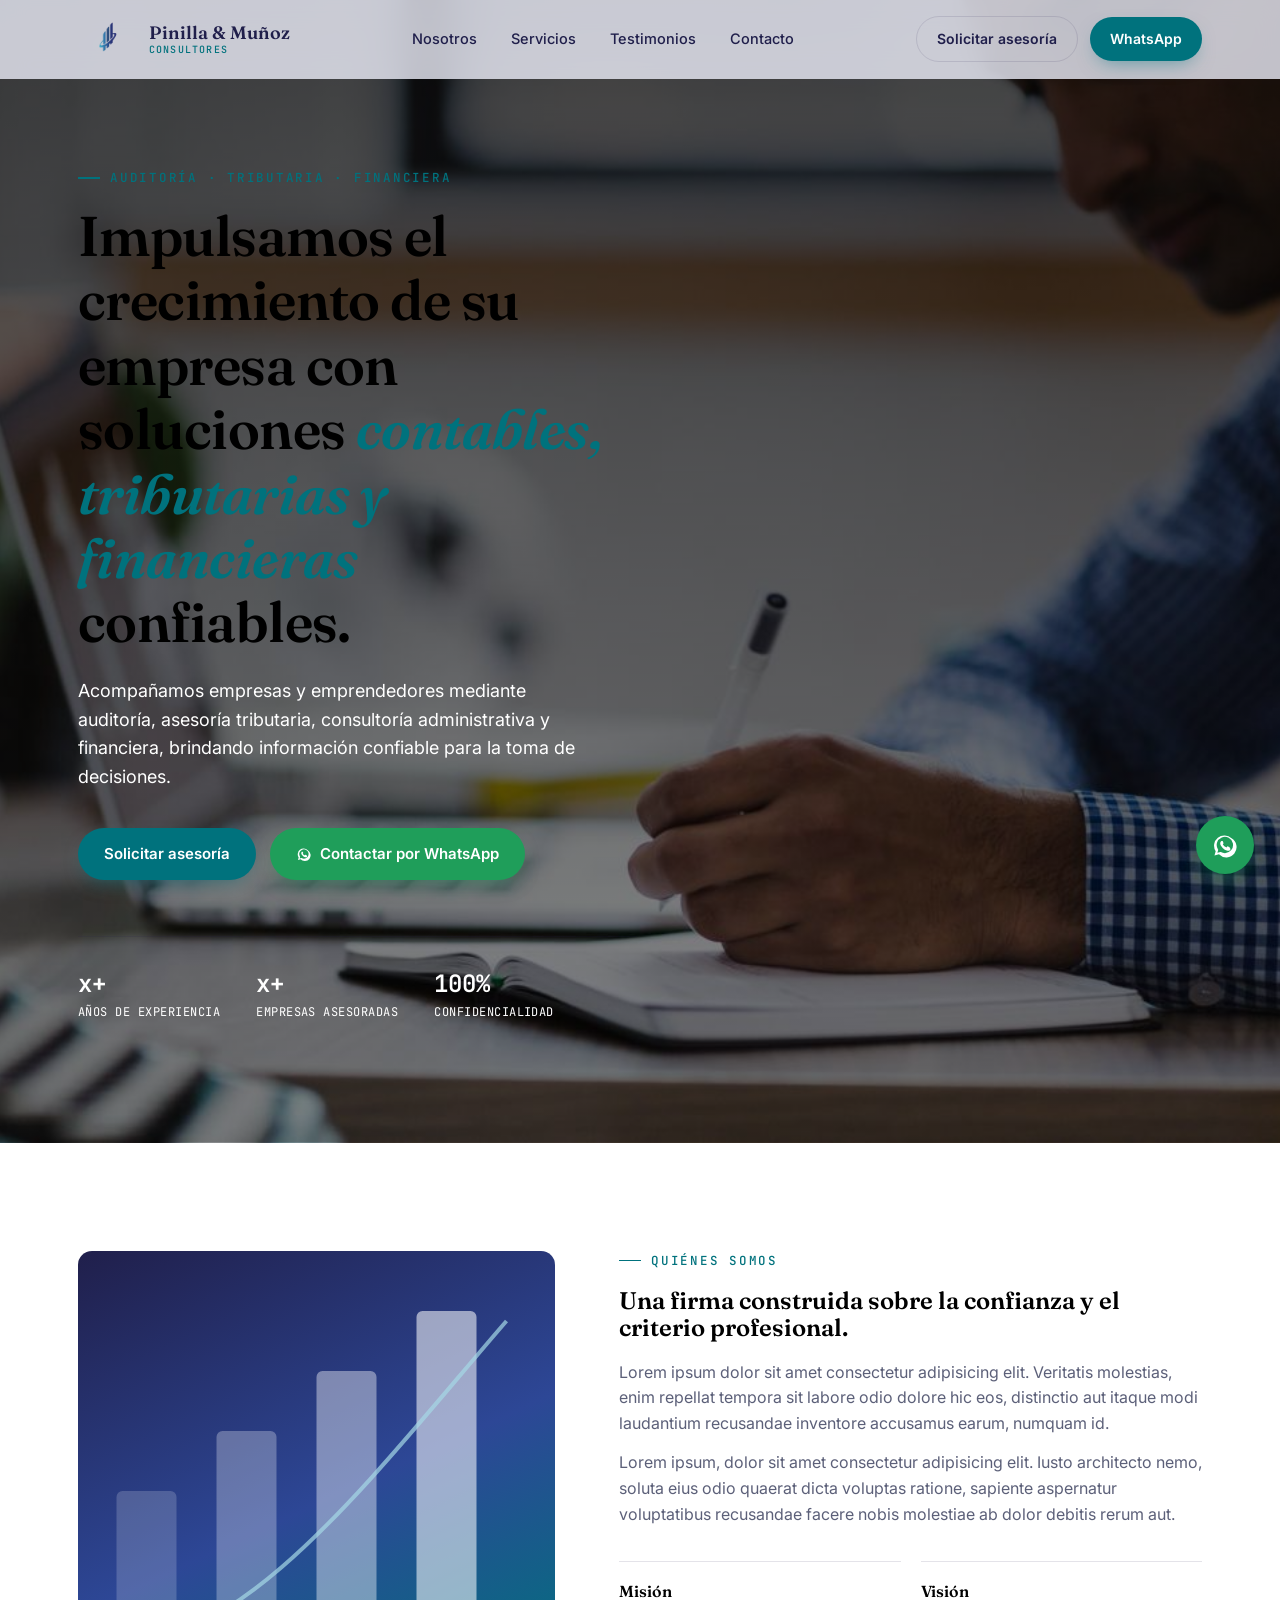
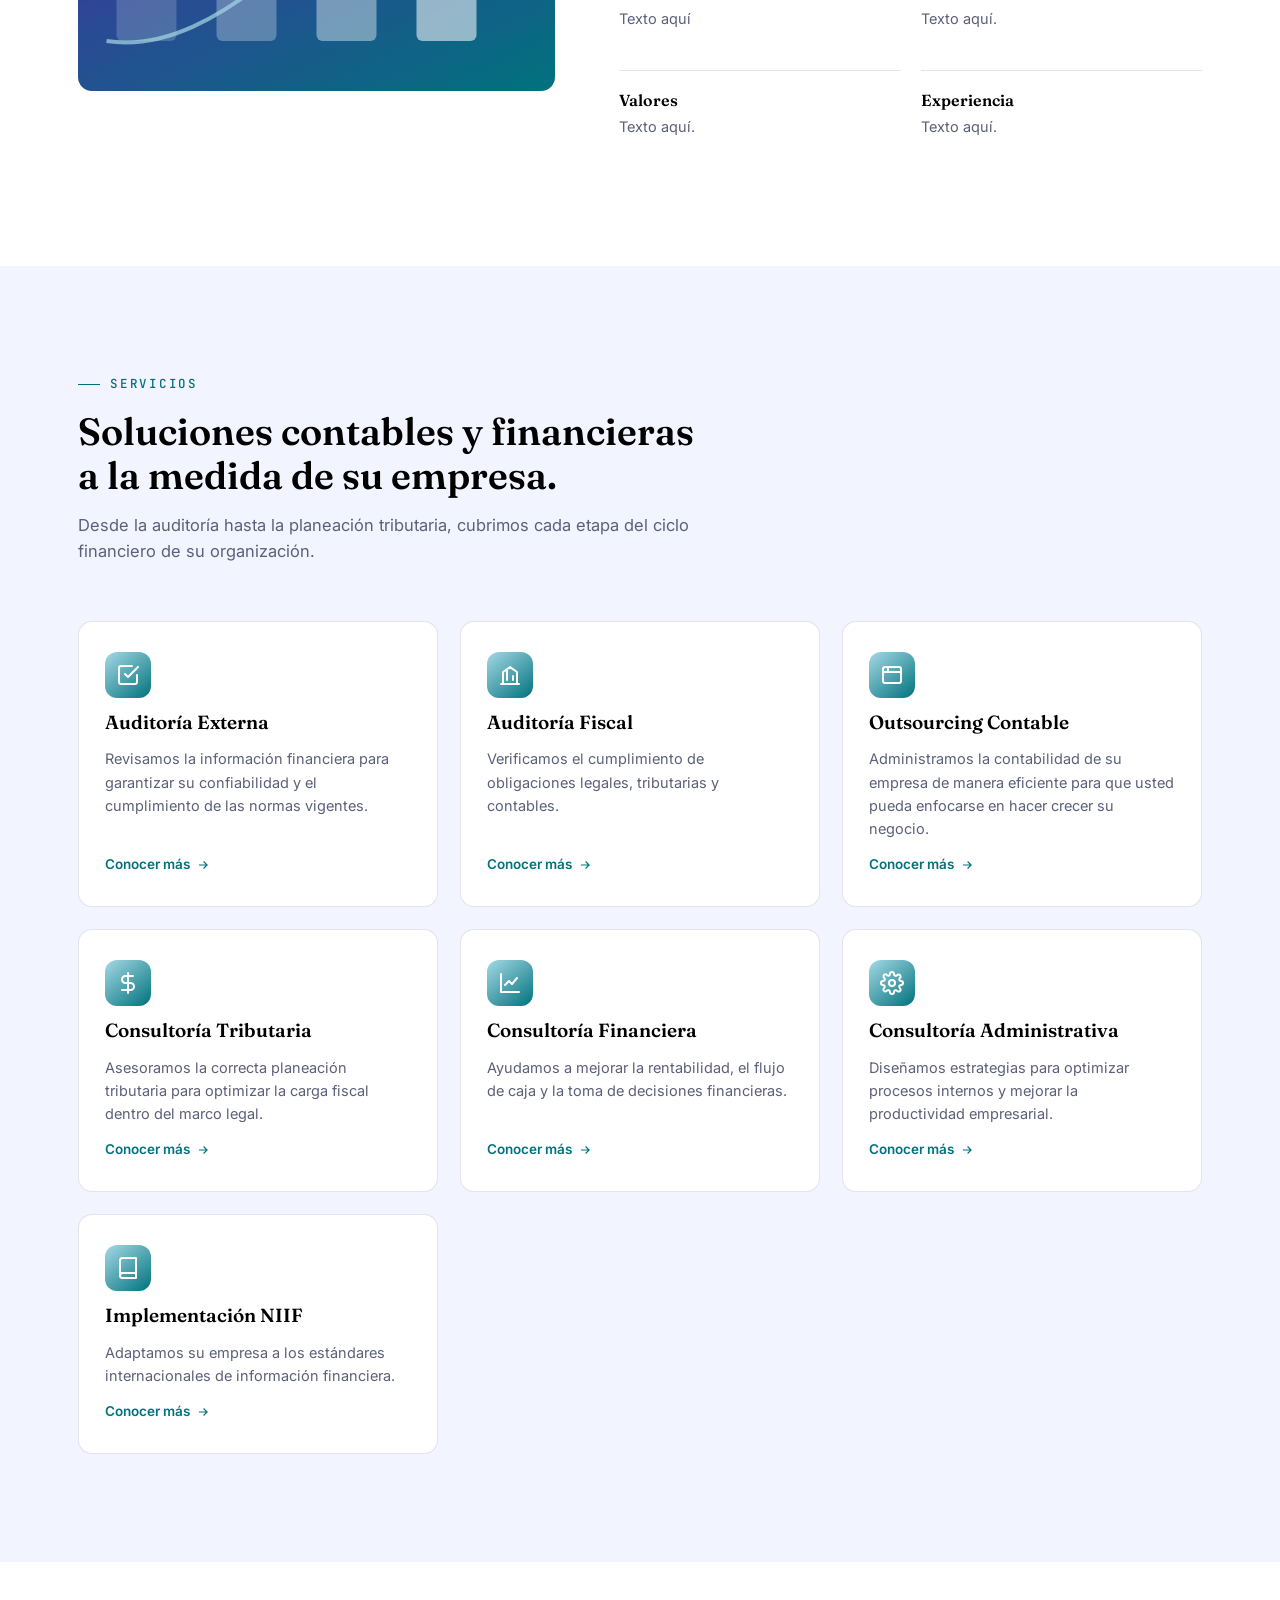
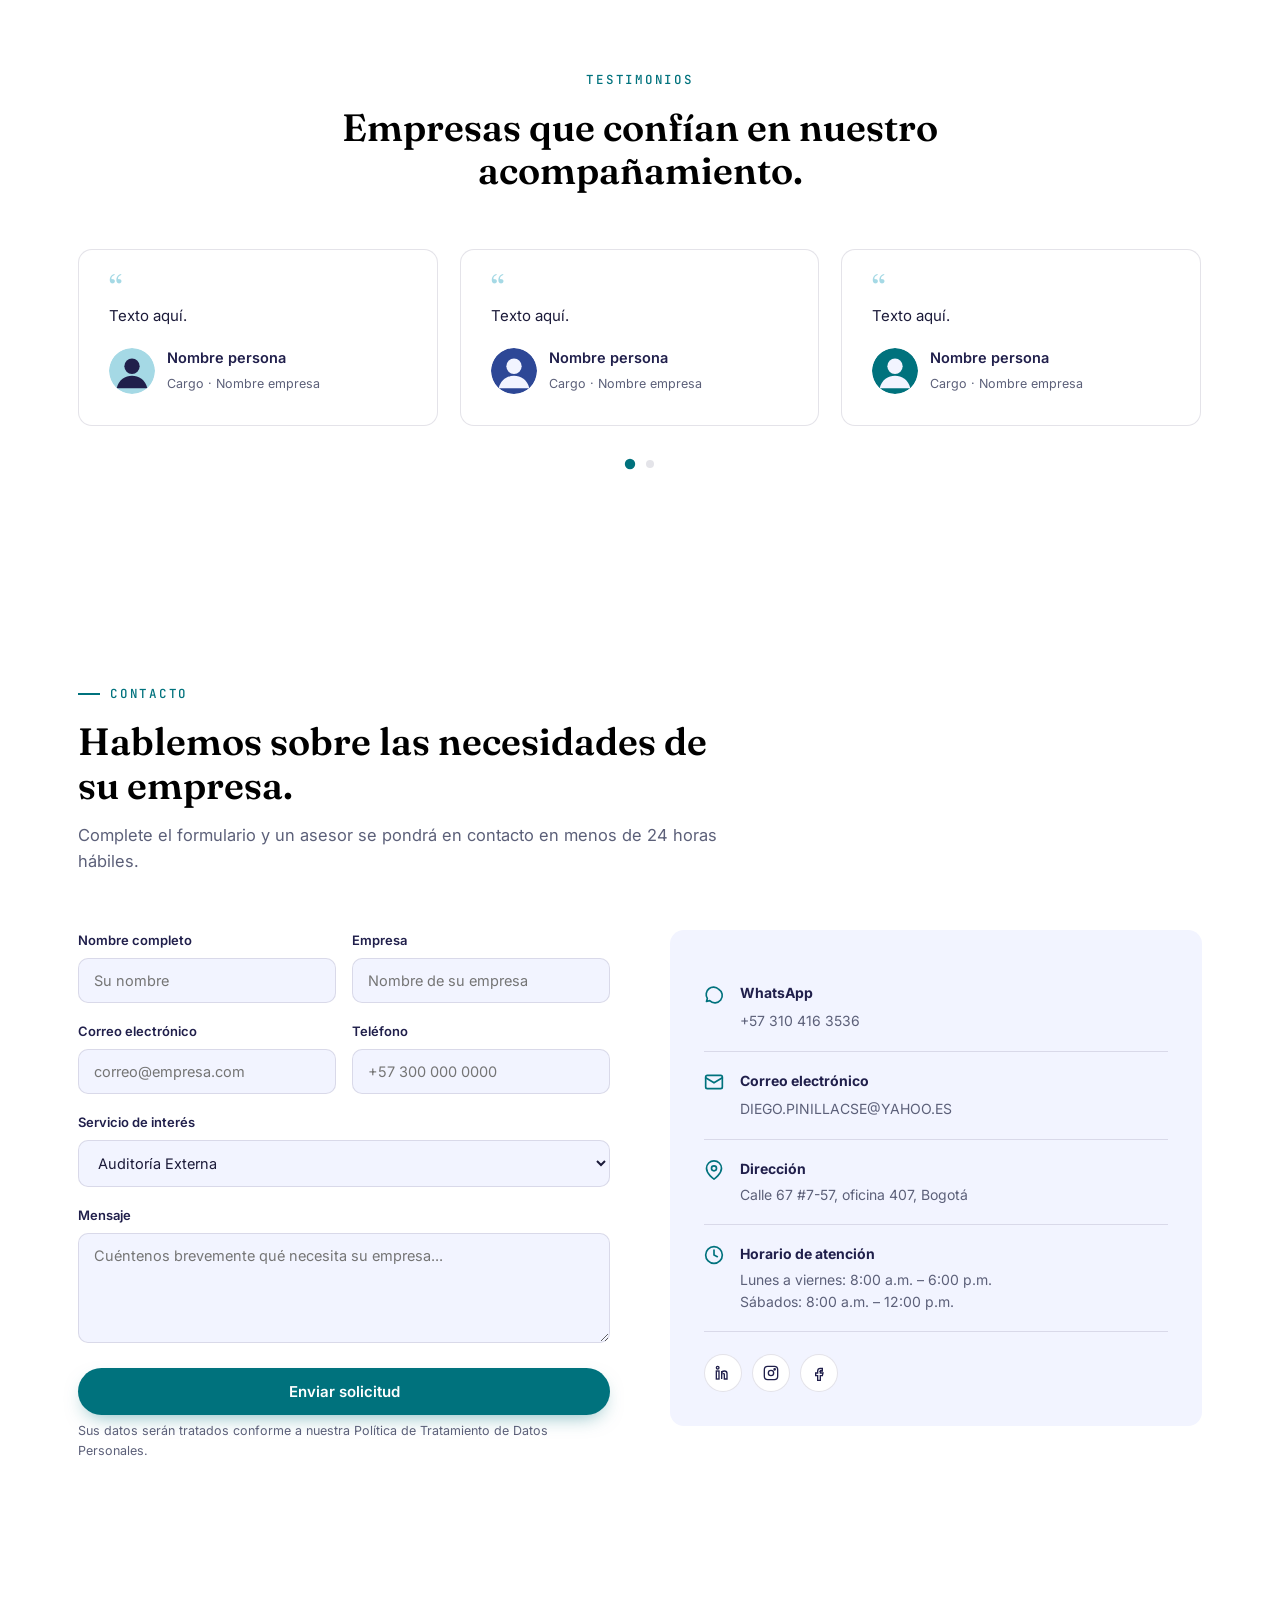
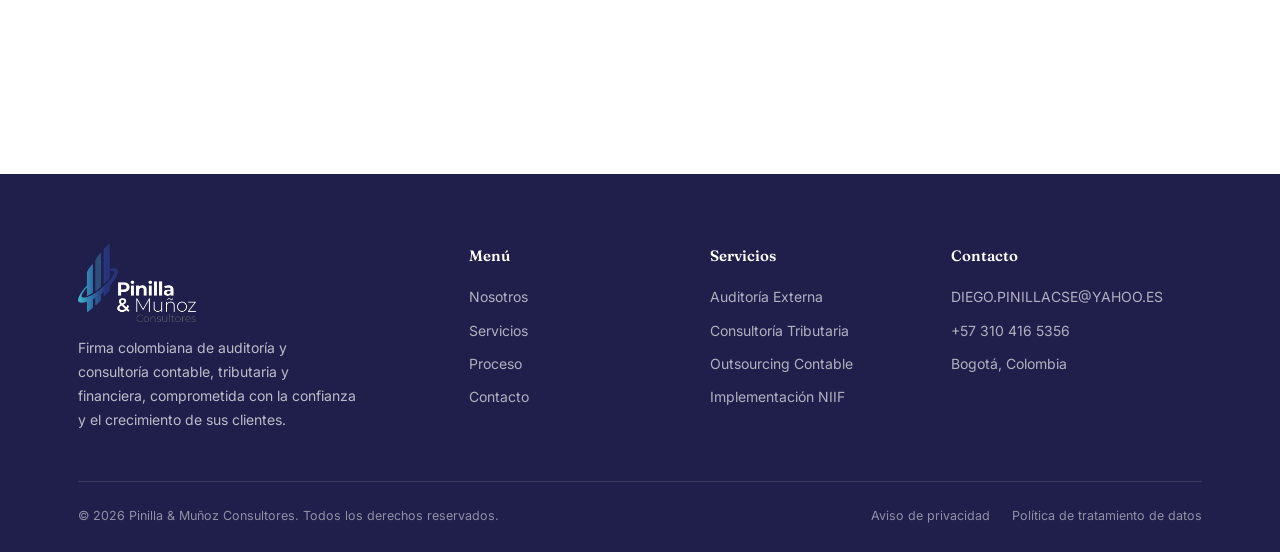
==== commit 81dd2dbe: "Cambios de diseño" ====
--- a/index.html
+++ b/index.html
@@ -65,11 +65,10 @@
           <svg width="16" height="16" viewBox="0 0 24 24" fill="#fff"><path d="M17.6 6.3A8.8 8.8 0 0 0 4 17.3L3 21l3.8-1A8.8 8.8 0 1 0 17.6 6.3zM12 19a7 7 0 0 1-3.6-1l-.3-.1-2.6.7.7-2.5-.2-.3A7 7 0 1 1 12 19zm3.8-5.2c-.2-.1-1.2-.6-1.4-.7-.2-.1-.3-.1-.4.1l-.6.7c-.1.2-.2.2-.4.1a5.7 5.7 0 0 1-2.8-2.4c-.2-.3.2-.3.5-.9.1-.1.1-.2 0-.4l-.6-1.5c-.2-.4-.3-.3-.4-.3h-.4c-.1 0-.4 0-.6.3-.2.2-.8.8-.8 1.9s.8 2.2 1 2.4c.1.1 1.6 2.5 3.9 3.4 1.6.6 1.9.5 2.3.5.4 0 1.2-.5 1.4-1 .2-.4.2-.8.1-.9 0-.1-.2-.2-.4-.3z"/></svg>
           Contactar por WhatsApp
         </a>
-        <a href="#nosotros" class="btn btn-ghost">Sobre nosotros</a>
       </div>
       <div class="hero-trustbar">
-        <div><div class="num">15+</div><div class="label">AÑOS DE EXPERIENCIA</div></div>
-        <div><div class="num">120+</div><div class="label">EMPRESAS ASESORADAS</div></div>
+        <div><div class="num">x+</div><div class="label">AÑOS DE EXPERIENCIA</div></div>
+        <div><div class="num">x+</div><div class="label">EMPRESAS ASESORADAS</div></div>
         <div><div class="num">100%</div><div class="label">CONFIDENCIALIDAD</div></div>
       </div>
     </div>
--- a/styles.css
+++ b/styles.css
@@ -25,7 +25,7 @@
   ul{list-style:none;}
   button{font-family:inherit; cursor:pointer; border:none;}
   .wrap{max-width:var(--maxw); margin:0 auto; padding:0 28px;}
-  h1,h2,h3,h4{font-family:'Fraunces', serif; font-weight:600; color:var(--navy); line-height:1.15;}
+  h1,h2,h3,h4{font-family:'Fraunces', serif; font-weight:600; color:black; line-height:1.15;}
   .eyebrow{
     font-family:'JetBrains Mono', monospace;
     font-size:12.5px;
@@ -130,15 +130,15 @@
   .hero-grid{ display:grid; grid-template-columns:1.05fr 0.95fr; gap:60px; align-items:center; }
   .hero h1{ font-size:clamp(34px, 4.4vw, 56px); letter-spacing:-0.01em; }
   .hero h1 em{ font-style:italic; color:var(--teal); }
-  .hero p.lead{ margin-top:22px; font-size:18px; color:var(--gray); max-width:520px; }
+  .hero p.lead{ margin-top:22px; font-size:18px; color:white; max-width:520px; }
   .hero-actions{ display:flex; flex-wrap:wrap; gap:14px; margin-top:36px; }
   .hero-trustbar{
     margin-top:56px; display:flex; gap:36px; flex-wrap:wrap;
     padding-top:28px; border-top:1px solid var(--line);
   }
   .hero-trustbar div{ font-family:'JetBrains Mono', monospace; }
-  .hero-trustbar .num{ font-size:24px; font-weight:600; color:var(--navy); }
-  .hero-trustbar .label{ font-size:12px; color:var(--gray); letter-spacing:.04em; }
+  .hero-trustbar .num{ font-size:24px; font-weight:600; color:white; }
+  .hero-trustbar .label{ font-size:12px; color:white; letter-spacing:.04em; }
 
   .hero-visual{ position:relative; height:460px; }
   .bars-chart{ width:100%; height:100%; }
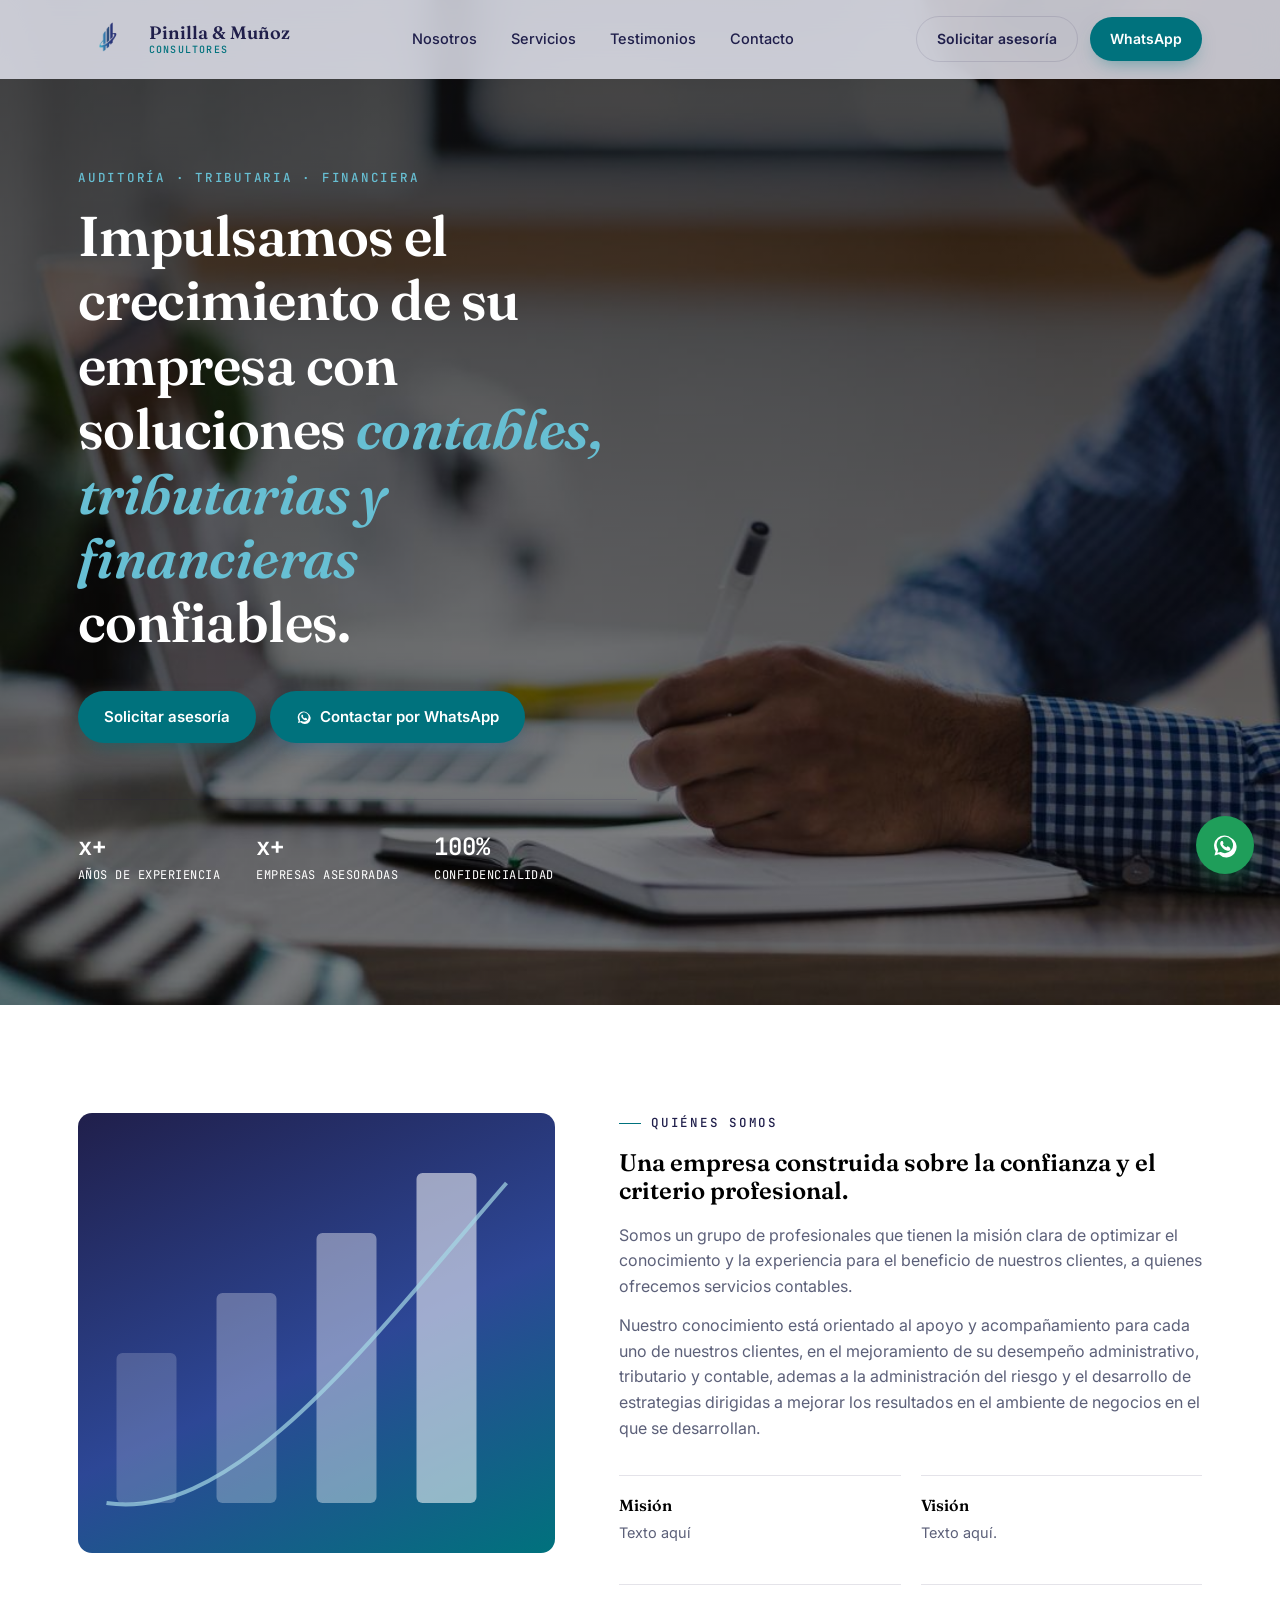
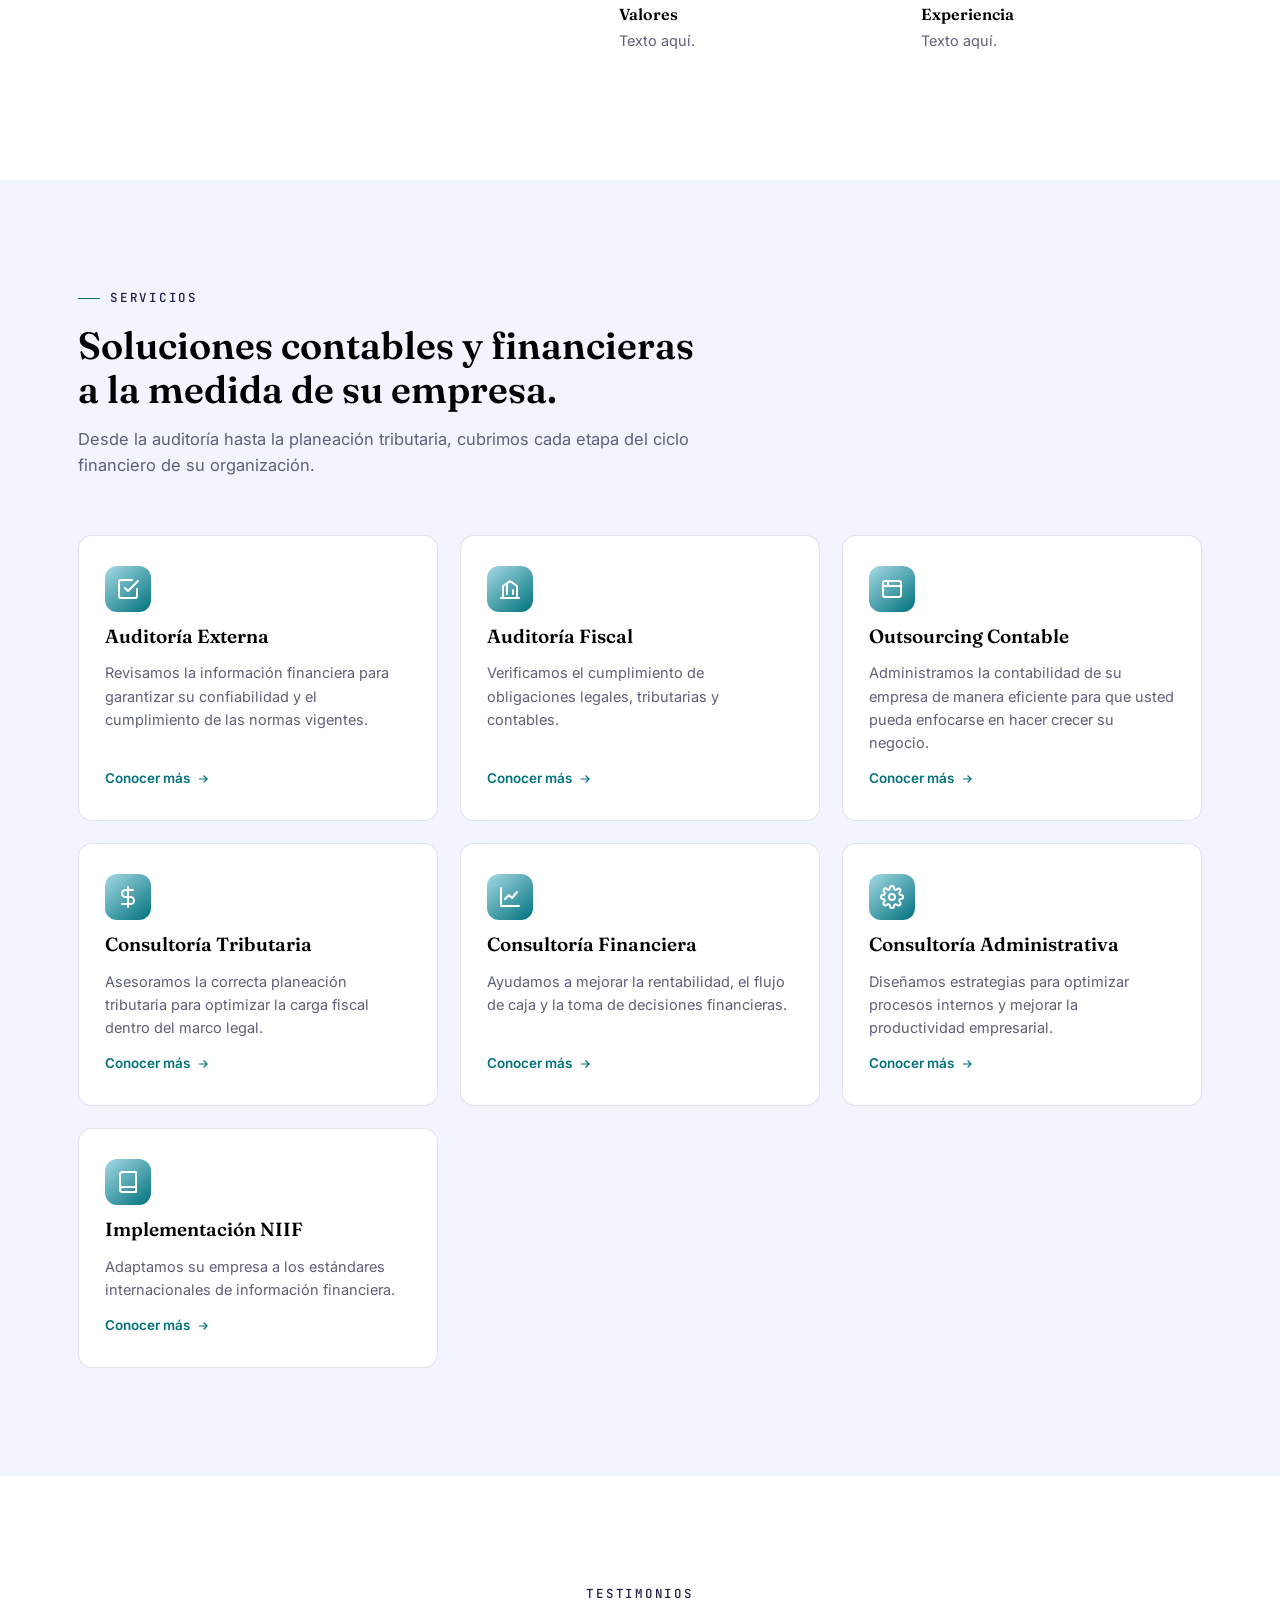
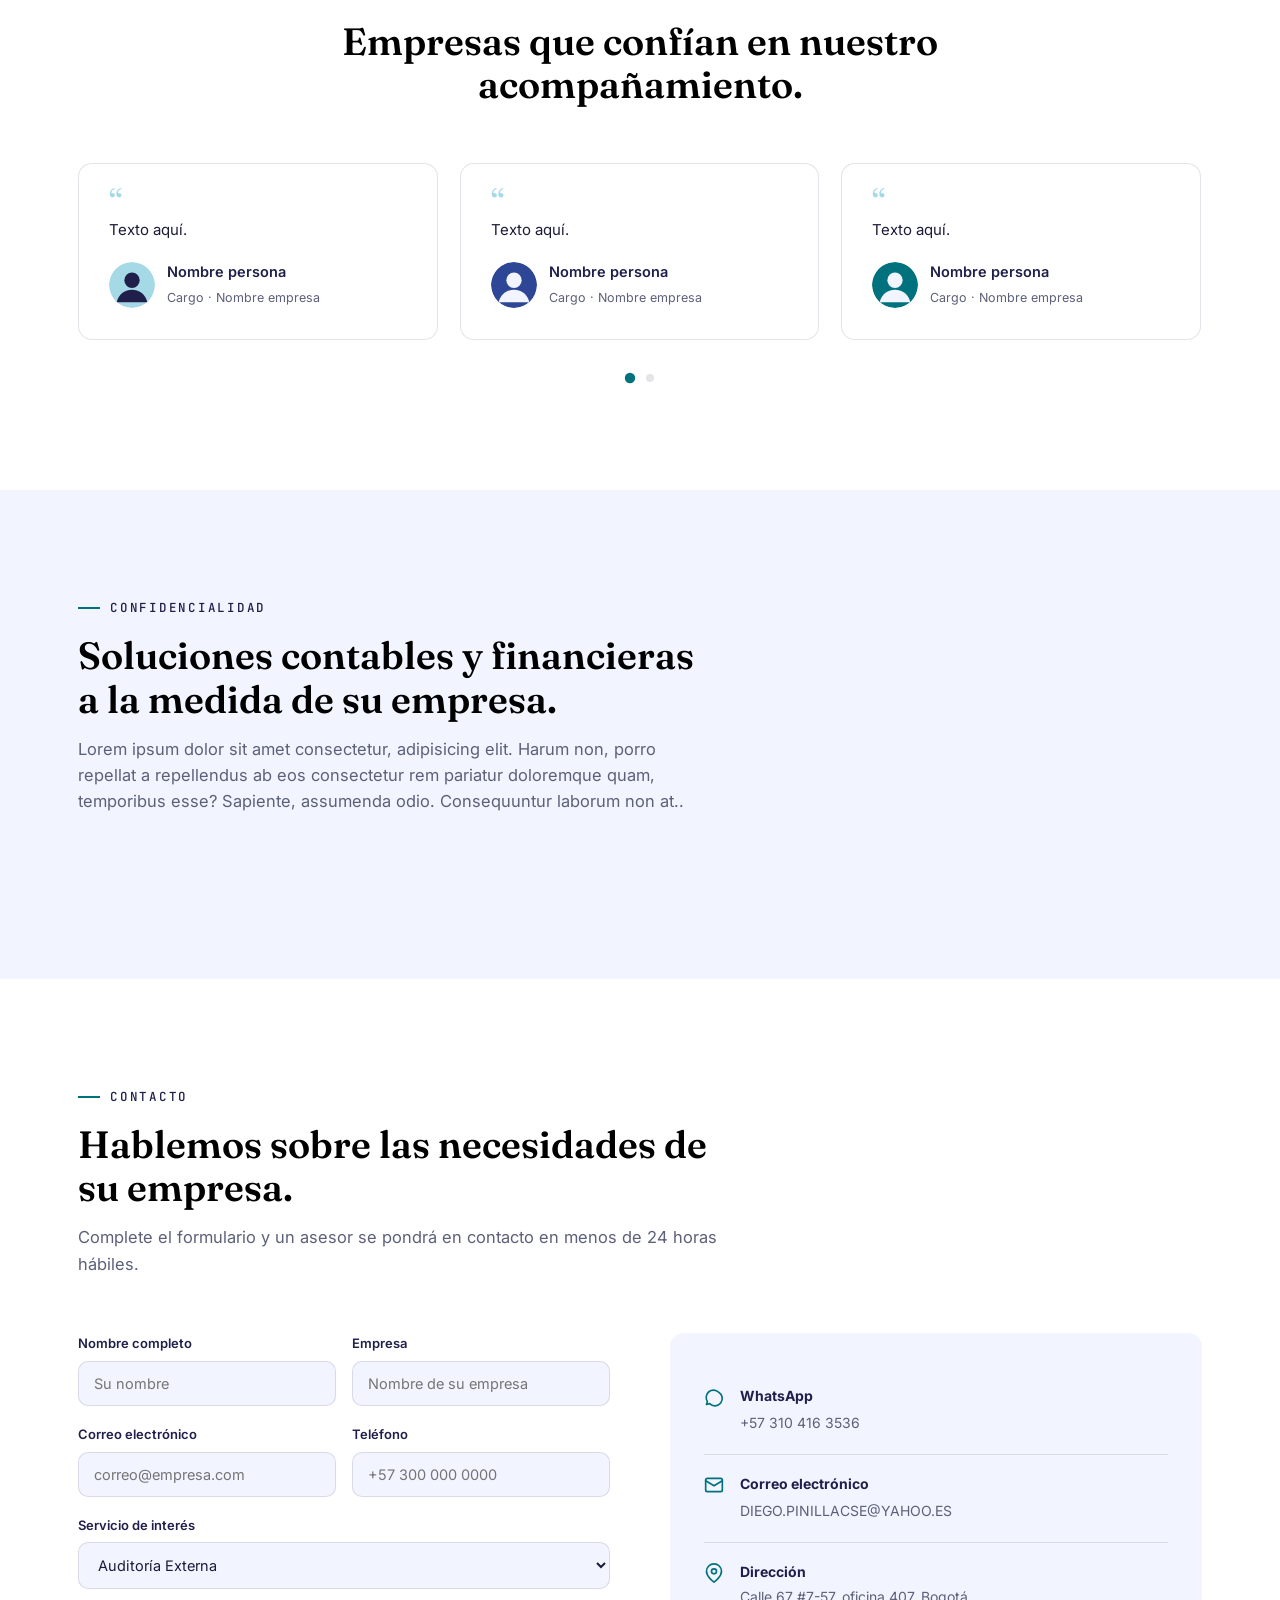
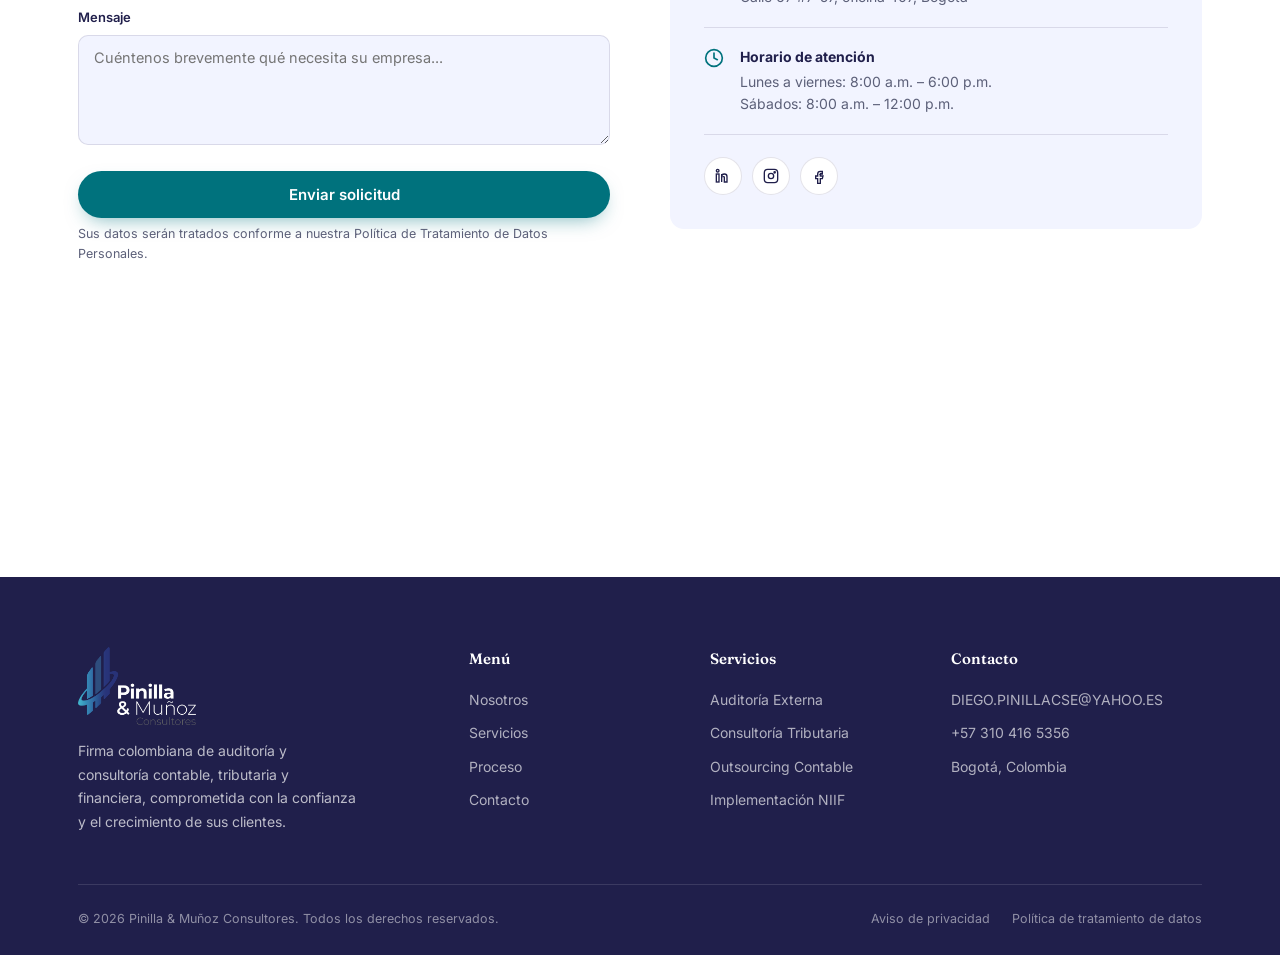
==== commit 3fcf4bd1: "Cambios de diseño y adelantos" ====
--- a/index.html
+++ b/index.html
@@ -12,7 +12,7 @@
 <link rel="stylesheet" href="styles.css">
 </head>
 <body>
-
+<!--hola cambios no subidos-->
 <!-- ===== NAV ===== -->
 <header id="siteHeader">
   <div class="wrap nav">
@@ -56,9 +56,9 @@
 <section class="hero">
   <div class="wrap hero-grid">
     <div>
-      <div class="eyebrow">Auditoría · Tributaria · Financiera</div>
+      <div class="eyebroww">Auditoría · Tributaria · Financiera</div>
       <h1>Impulsamos el crecimiento de su empresa con soluciones <em>contables, tributarias y financieras</em> confiables.</h1>
-      <p class="lead">Acompañamos empresas y emprendedores mediante auditoría, asesoría tributaria, consultoría administrativa y financiera, brindando información confiable para la toma de decisiones.</p>
+      
       <div class="hero-actions">
         <a href="#contacto" class="btn btn-primary">Solicitar asesoría</a>
         <a href="https://wa.me/573104165356?text=Hola,%20me%20gustar%C3%ADa%20recibir%20informaci%C3%B3n%20sobre%20sus%20servicios%20contables." target="_blank" class="btn btn-whatsapp">
@@ -89,9 +89,9 @@
     </div>
     <div>
       <div class="eyebrow">Quiénes somos</div>
-      <h2 class="reveal">Una firma construida sobre la confianza y el criterio profesional.</h2>
-      <p style="color:var(--gray); margin-top:18px; font-size:16px;" class="reveal"> Lorem ipsum dolor sit amet consectetur adipisicing elit. Veritatis molestias, enim repellat tempora sit labore odio dolore hic eos, distinctio aut itaque modi laudantium recusandae inventore accusamus earum, numquam id.</p>
-      <p style="color:var(--gray); margin-top:14px; font-size:16px;" class="reveal">Lorem ipsum, dolor sit amet consectetur adipisicing elit. Iusto architecto nemo, soluta eius odio quaerat dicta voluptas ratione, sapiente aspernatur voluptatibus recusandae facere nobis molestiae ab dolor debitis rerum aut.</p>
+      <h2 class="reveal">Una empresa construida sobre la confianza y el criterio profesional.</h2>
+      <p style="color:var(--gray); margin-top:18px; font-size:16px;" class="reveal">Somos un grupo de profesionales que tienen la misión clara de optimizar el conocimiento y la experiencia para el beneficio de nuestros clientes, a quienes ofrecemos servicios contables.</p>
+      <p style="color:var(--gray); margin-top:14px; font-size:16px;" class="reveal">Nuestro conocimiento está orientado al apoyo y acompañamiento para cada uno de nuestros clientes, en el mejoramiento de su desempeño administrativo, tributario y contable,  ademas a la administración del riesgo y el desarrollo de estrategias dirigidas a mejorar los resultados en el ambiente de negocios en el que se desarrollan.</p>
 
       <div class="pillars">
         <div class="pillar reveal">
@@ -223,7 +223,15 @@
   </div>
 </section>
 
-
+<!-- ===== CONFIDENCIALIDAD ===== -->
+<section id="servicios">
+  <div class="wrap">
+    <div class="section-head reveal">
+      <div class="eyebrow">CONFIDENCIALIDAD</div>
+      <h2>Soluciones contables y financieras a la medida de su empresa.</h2>
+      <p>Lorem ipsum dolor sit amet consectetur, adipisicing elit. Harum non, porro repellat a repellendus ab eos consectetur rem pariatur doloremque quam, temporibus esse? Sapiente, assumenda odio. Consequuntur laborum non at..</p>
+    </div>
+</section>
 
 <!-- ===== CONTACT ===== -->
 <section class="contact" id="contacto">
--- a/styles.css
+++ b/styles.css
@@ -7,6 +7,8 @@
     --white:#ffffff;
     --ink:#1c1b3a;
     --gray:#5c6079;
+    --azulito:#67bfd3;
+    --oscuro:#201f4b;
     --line: rgba(32,31,75,0.12);
     --radius: 14px;
     --maxw: 1180px;
@@ -31,7 +33,19 @@
     font-size:12.5px;
     letter-spacing:0.14em;
     text-transform:uppercase;
-    color:var(--teal);
+    color:var(--oscuro);
+    display:flex;
+    align-items:center;
+    gap:10px;
+    margin-bottom:16px;
+    font-weight:500;
+  }
+  .eyebroww{
+    font-family:'JetBrains Mono', monospace;
+    font-size:12.5px;
+    letter-spacing:0.14em;
+    text-transform:uppercase;
+    color:var(--azulito);
     display:flex;
     align-items:center;
     gap:10px;
@@ -62,7 +76,7 @@
   .btn-ghost:hover{ border-color:var(--royal); color:var(--royal); transform:translateY(-2px);}
   .btn-light{ background:#fff; color:var(--navy); }
   .btn-light:hover{ transform:translateY(-2px); box-shadow:0 14px 26px -10px rgba(0,0,0,0.25);}
-  .btn-whatsapp{ background:#1f9e5a; color:#fff; box-shadow:0 8px 20px -8px rgba(31,158,90,0.55);}
+  .btn-whatsapp{ background:#00727d; color:#fff; box-shadow:0 8px 20px -8px rgba(31, 105, 158, 0.55);}
   .btn-whatsapp:hover{ transform:translateY(-2px); }
 
   /* reveal on scroll */
@@ -128,8 +142,8 @@
     overflow:hidden;
   }
   .hero-grid{ display:grid; grid-template-columns:1.05fr 0.95fr; gap:60px; align-items:center; }
-  .hero h1{ font-size:clamp(34px, 4.4vw, 56px); letter-spacing:-0.01em; }
-  .hero h1 em{ font-style:italic; color:var(--teal); }
+  .hero h1{ font-size:clamp(34px, 4.4vw, 56px); letter-spacing:-0.01em; color: white; }
+  .hero h1 em{ font-style:italic; color:var(--azulito); }
   .hero p.lead{ margin-top:22px; font-size:18px; color:white; max-width:520px; }
   .hero-actions{ display:flex; flex-wrap:wrap; gap:14px; margin-top:36px; }
   .hero-trustbar{
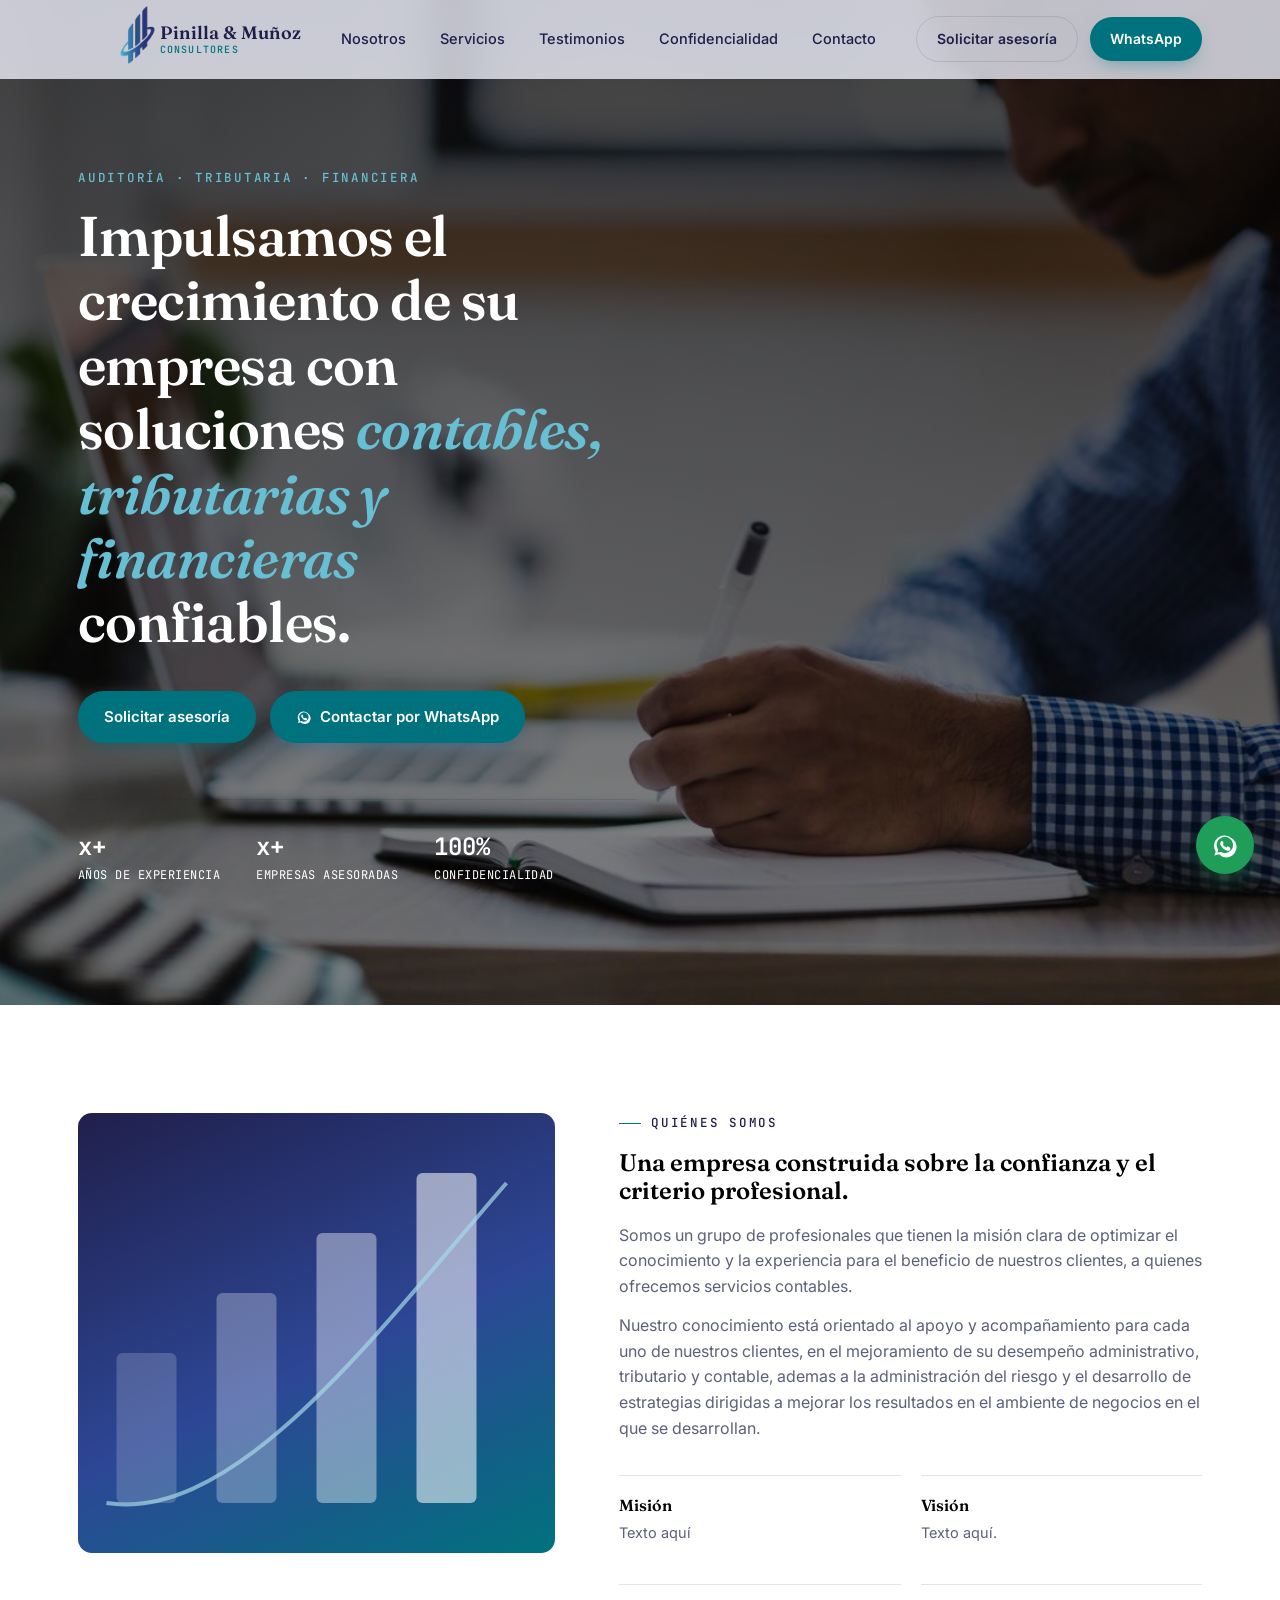
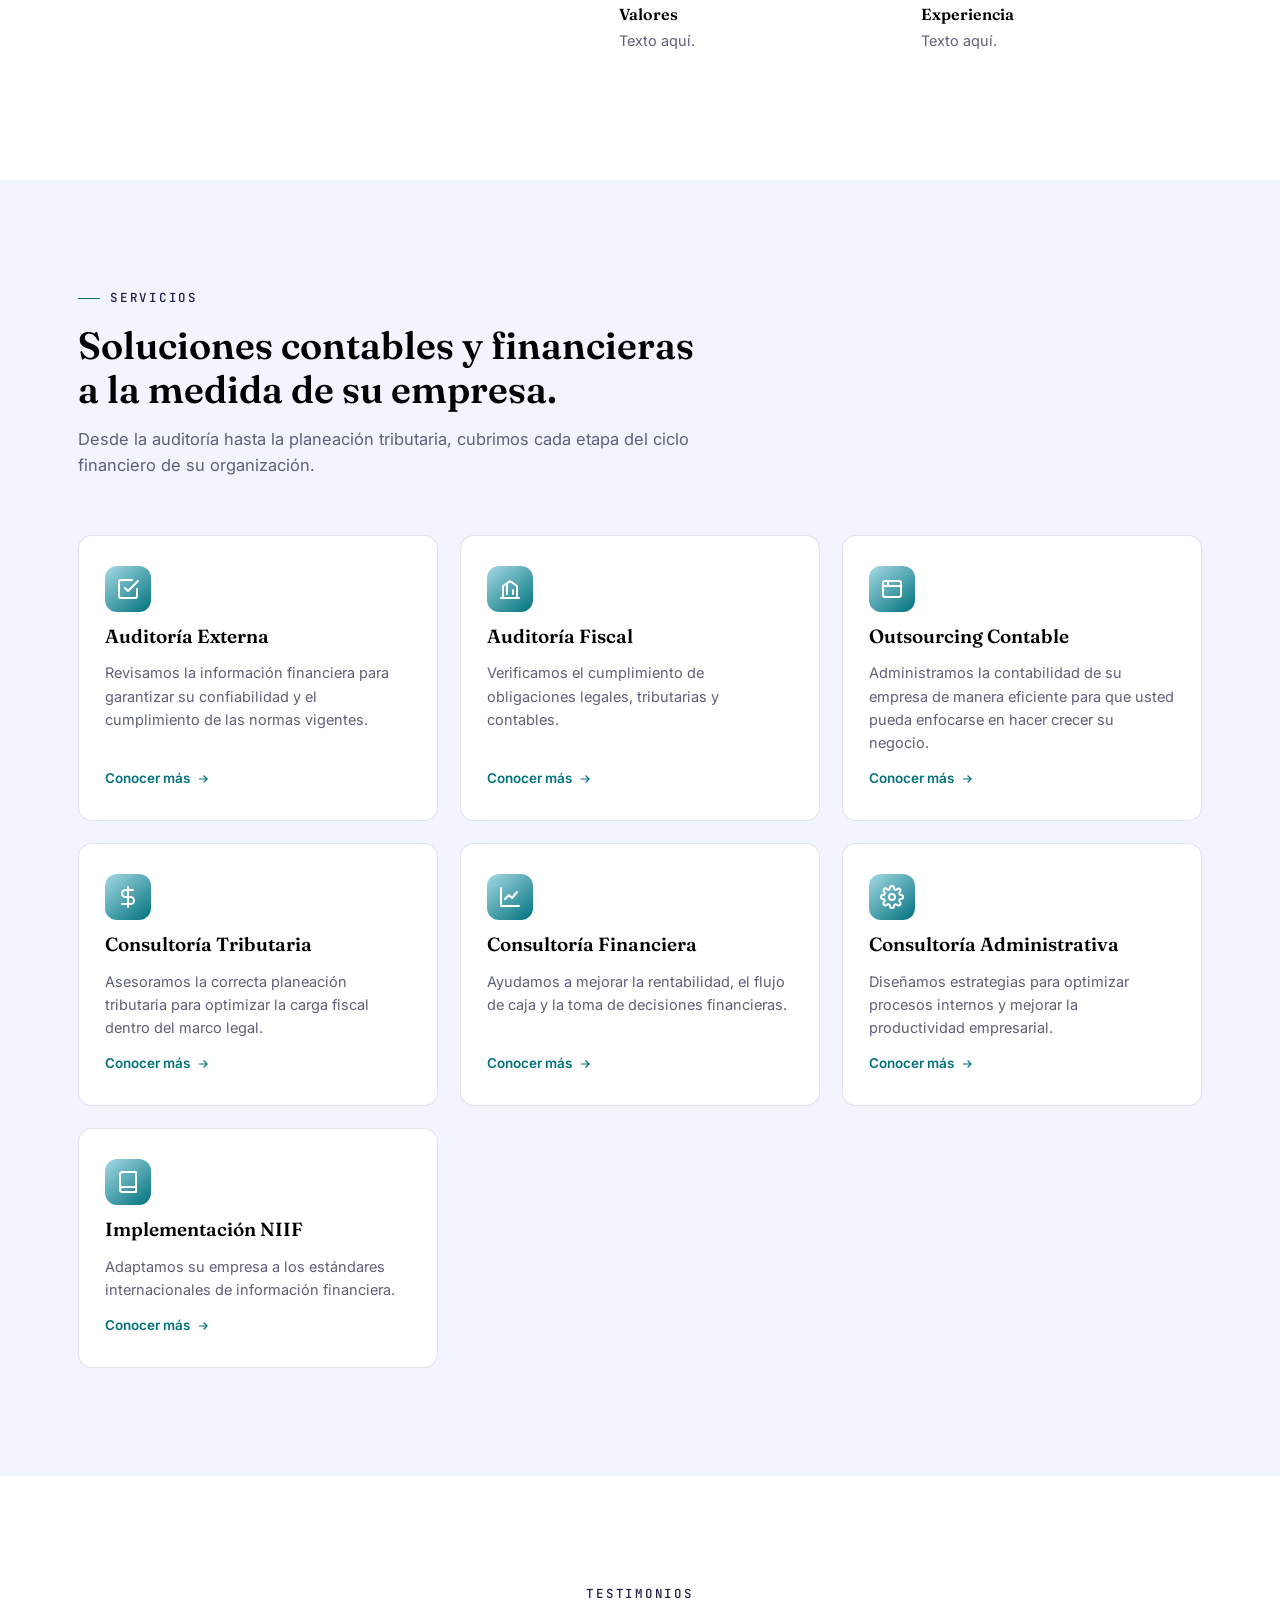
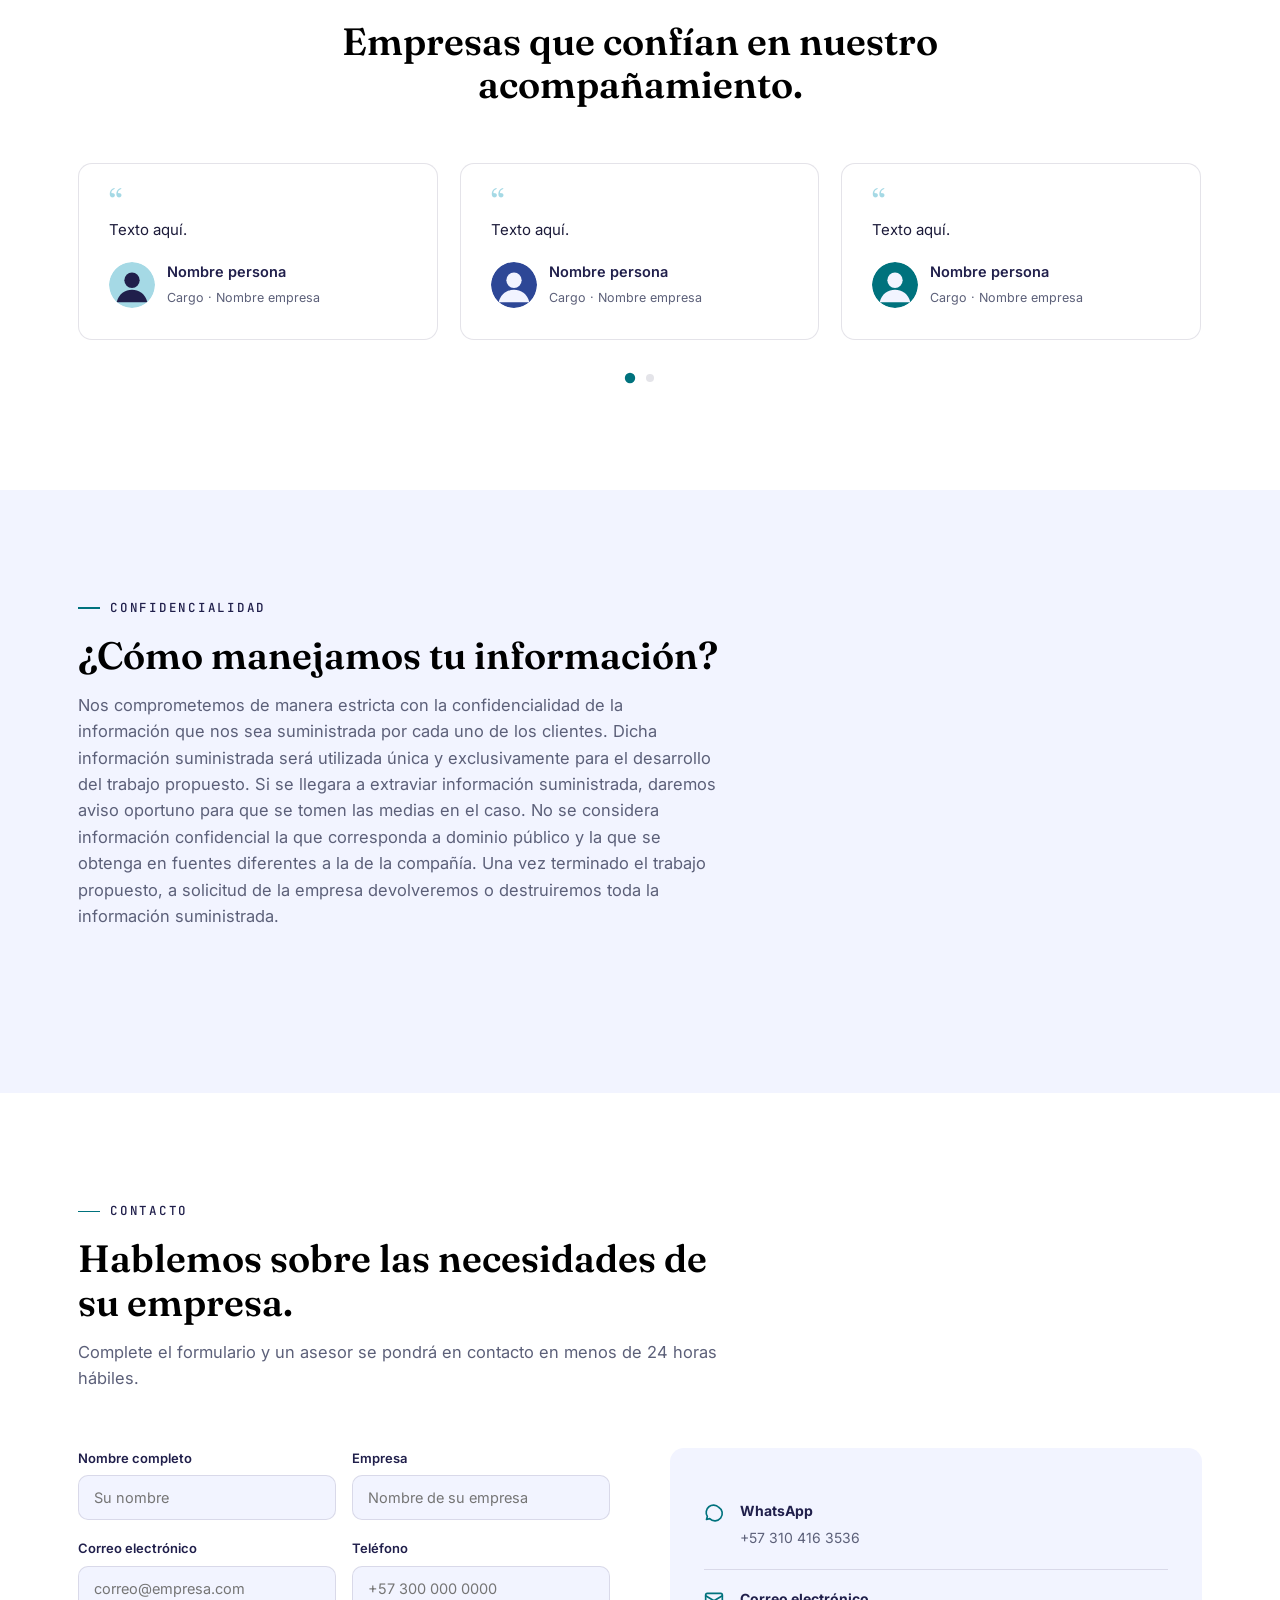
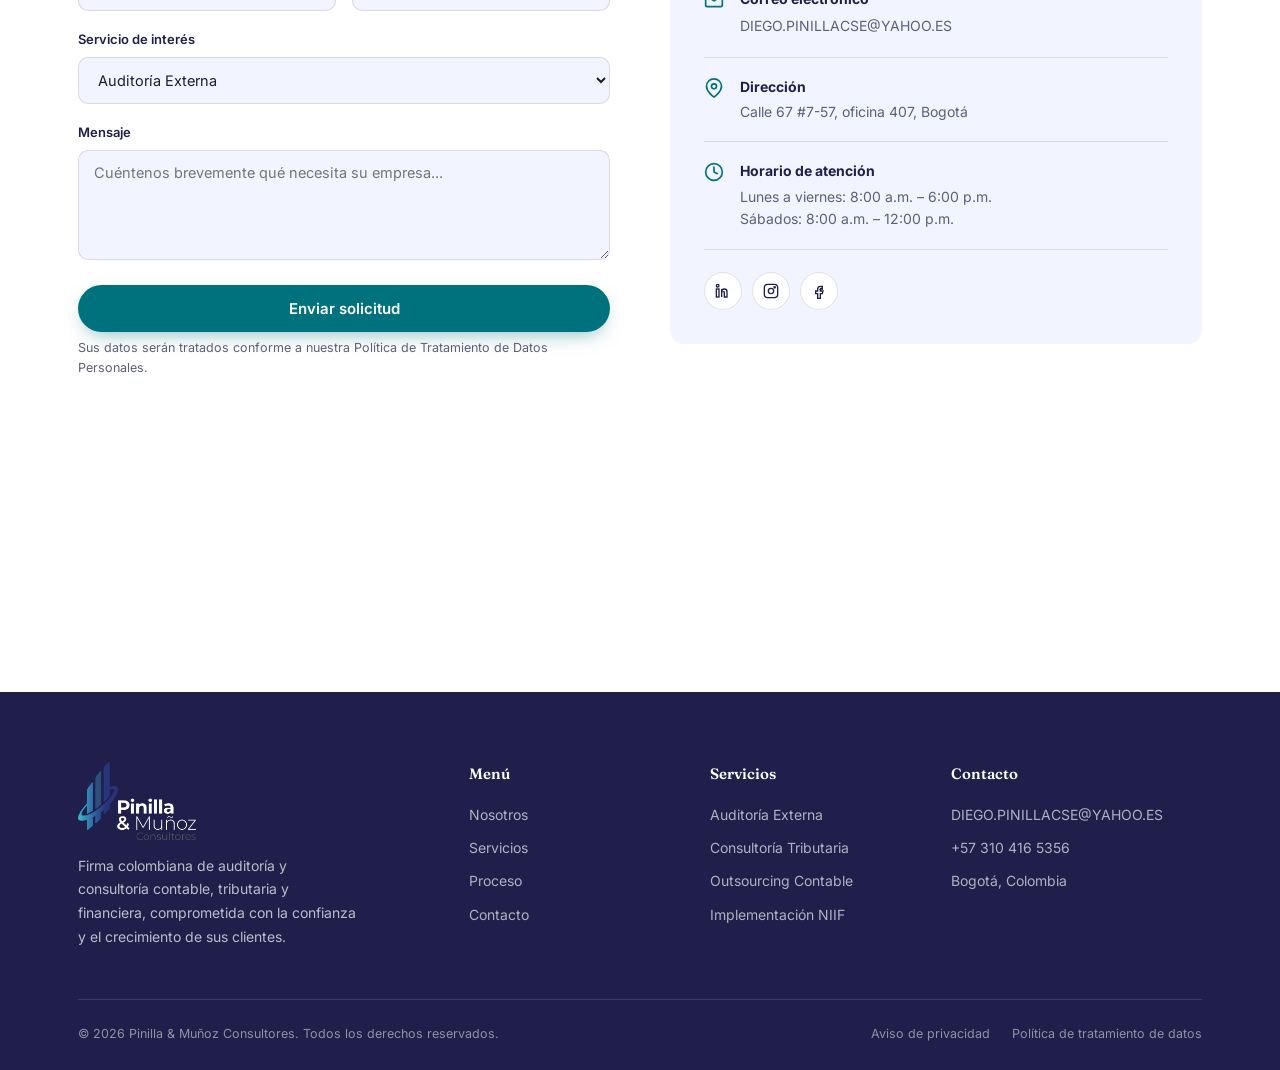
==== commit 26d788bb: "cambios confidencialidad" ====
--- a/index.html
+++ b/index.html
@@ -24,6 +24,7 @@
       <a href="#nosotros">Nosotros</a>
       <a href="#servicios">Servicios</a>
       <a href="#testimonios">Testimonios</a>
+      <a href="#confidencialidad">Confidencialidad</a>
       <a href="#contacto">Contacto</a>
     </nav>
     <div class="nav-cta">
@@ -43,9 +44,8 @@
   </div>
   <a href="#nosotros" class="mlink">Nosotros</a>
   <a href="#servicios" class="mlink">Servicios</a>
-  <a href="#proceso" class="mlink">Proceso</a>
   <a href="#testimonios" class="mlink">Testimonios</a>
-  <a href="#faq" class="mlink">Preguntas</a>
+  <a href="#confidencialidad" class="mlink">Confidencialidad</a>
   <a href="#contacto" class="mlink">Contacto</a>
   <a href="#contacto" class="btn btn-primary">Solicitar asesoría</a>
 </div>
@@ -224,12 +224,16 @@
 </section>
 
 <!-- ===== CONFIDENCIALIDAD ===== -->
-<section id="servicios">
+<section id="confidencialidad">
   <div class="wrap">
     <div class="section-head reveal">
       <div class="eyebrow">CONFIDENCIALIDAD</div>
-      <h2>Soluciones contables y financieras a la medida de su empresa.</h2>
-      <p>Lorem ipsum dolor sit amet consectetur, adipisicing elit. Harum non, porro repellat a repellendus ab eos consectetur rem pariatur doloremque quam, temporibus esse? Sapiente, assumenda odio. Consequuntur laborum non at..</p>
+      <h2>¿Cómo manejamos tu información?</h2>
+      <p>Nos comprometemos de manera estricta con la confidencialidad de la información que nos sea suministrada por cada uno de los clientes.
+Dicha información suministrada será utilizada única y exclusivamente para el desarrollo del trabajo propuesto.
+Si se llegara a extraviar información suministrada, daremos aviso oportuno para que se tomen las medias en el caso.
+No se considera información confidencial la que corresponda a dominio público y la que se obtenga en fuentes diferentes a la de la compañía.
+Una vez terminado el trabajo propuesto, a solicitud de la empresa devolveremos o destruiremos toda la información suministrada.</p>
     </div>
 </section>
 
--- a/styles.css
+++ b/styles.css
@@ -94,8 +94,8 @@
   }
   header.scrolled{ border-bottom:1px solid var(--line); background:rgba(242,244,255,0.95); }
   .nav{ display:flex; align-items:center; justify-content:space-between; height:78px; }
-  .nav-brand{ display:flex; align-items:center; gap:10px; }
-  .nav-brand img{ height:38px; width:auto; }
+  .nav-brand{ display:flex; align-items:center; gap:0px; }
+  .nav-brand img{ height:76px; width:auto; margin-right: -40px; }
   .nav-brand .brand-text{ font-family:'Fraunces', serif; font-weight:600; font-size:18px; color:var(--navy); line-height:1.1;}
   .nav-brand .brand-text span{ display:block; font-family:'JetBrains Mono', monospace; font-size:10px; letter-spacing:.12em; color:var(--teal); font-weight:500; margin-top:2px;}
   .nav-links{ display:flex; align-items:center; gap:34px; }
@@ -218,6 +218,29 @@
   @media (max-width:980px){ .services-grid{ grid-template-columns:1fr 1fr; } }
   @media (max-width:640px){ .services-grid{ grid-template-columns:1fr; } }
 
+  /* ===== CONFIDENCIALIDAD ===== */
+  .services-grid{ display:grid; grid-template-columns:repeat(3, 1fr); gap:22px; }
+  .service-card{
+    background:#fff; border:1px solid var(--line); border-radius:var(--radius);
+    padding:30px 26px; transition:transform .3s ease, box-shadow .3s ease, border-color .3s ease;
+    display:flex; flex-direction:column; gap:14px;
+  }
+  .service-card:hover{ transform:translateY(-6px); box-shadow:0 22px 40px -22px rgba(32,31,75,0.28); border-color:transparent; }
+  .service-icon{
+    width:46px; height:46px; border-radius:12px;
+    background:linear-gradient(140deg, var(--ice), var(--teal));
+    display:flex; align-items:center; justify-content:center;
+  }
+  .service-icon svg{ width:24px; height:24px; stroke:#fff; }
+  .service-card h3{ font-size:19px; }
+  .service-card p{ font-size:14.5px; color:var(--gray); flex:1; }
+  .service-more{ font-size:13.5px; font-weight:600; color:var(--teal); display:inline-flex; align-items:center; gap:6px; }
+  .service-more svg{ width:14px; height:14px; transition:transform .2s ease; }
+  .service-card:hover .service-more svg{ transform:translateX(4px); }
+  @media (max-width:980px){ .services-grid{ grid-template-columns:1fr 1fr; } }
+  @media (max-width:640px){ .services-grid{ grid-template-columns:1fr; } }
+
+
   /* ===== WHY ===== */
   .why{ background:var(--navy); color:#fff; }
   .why .section-head h2{ color:#fff; }
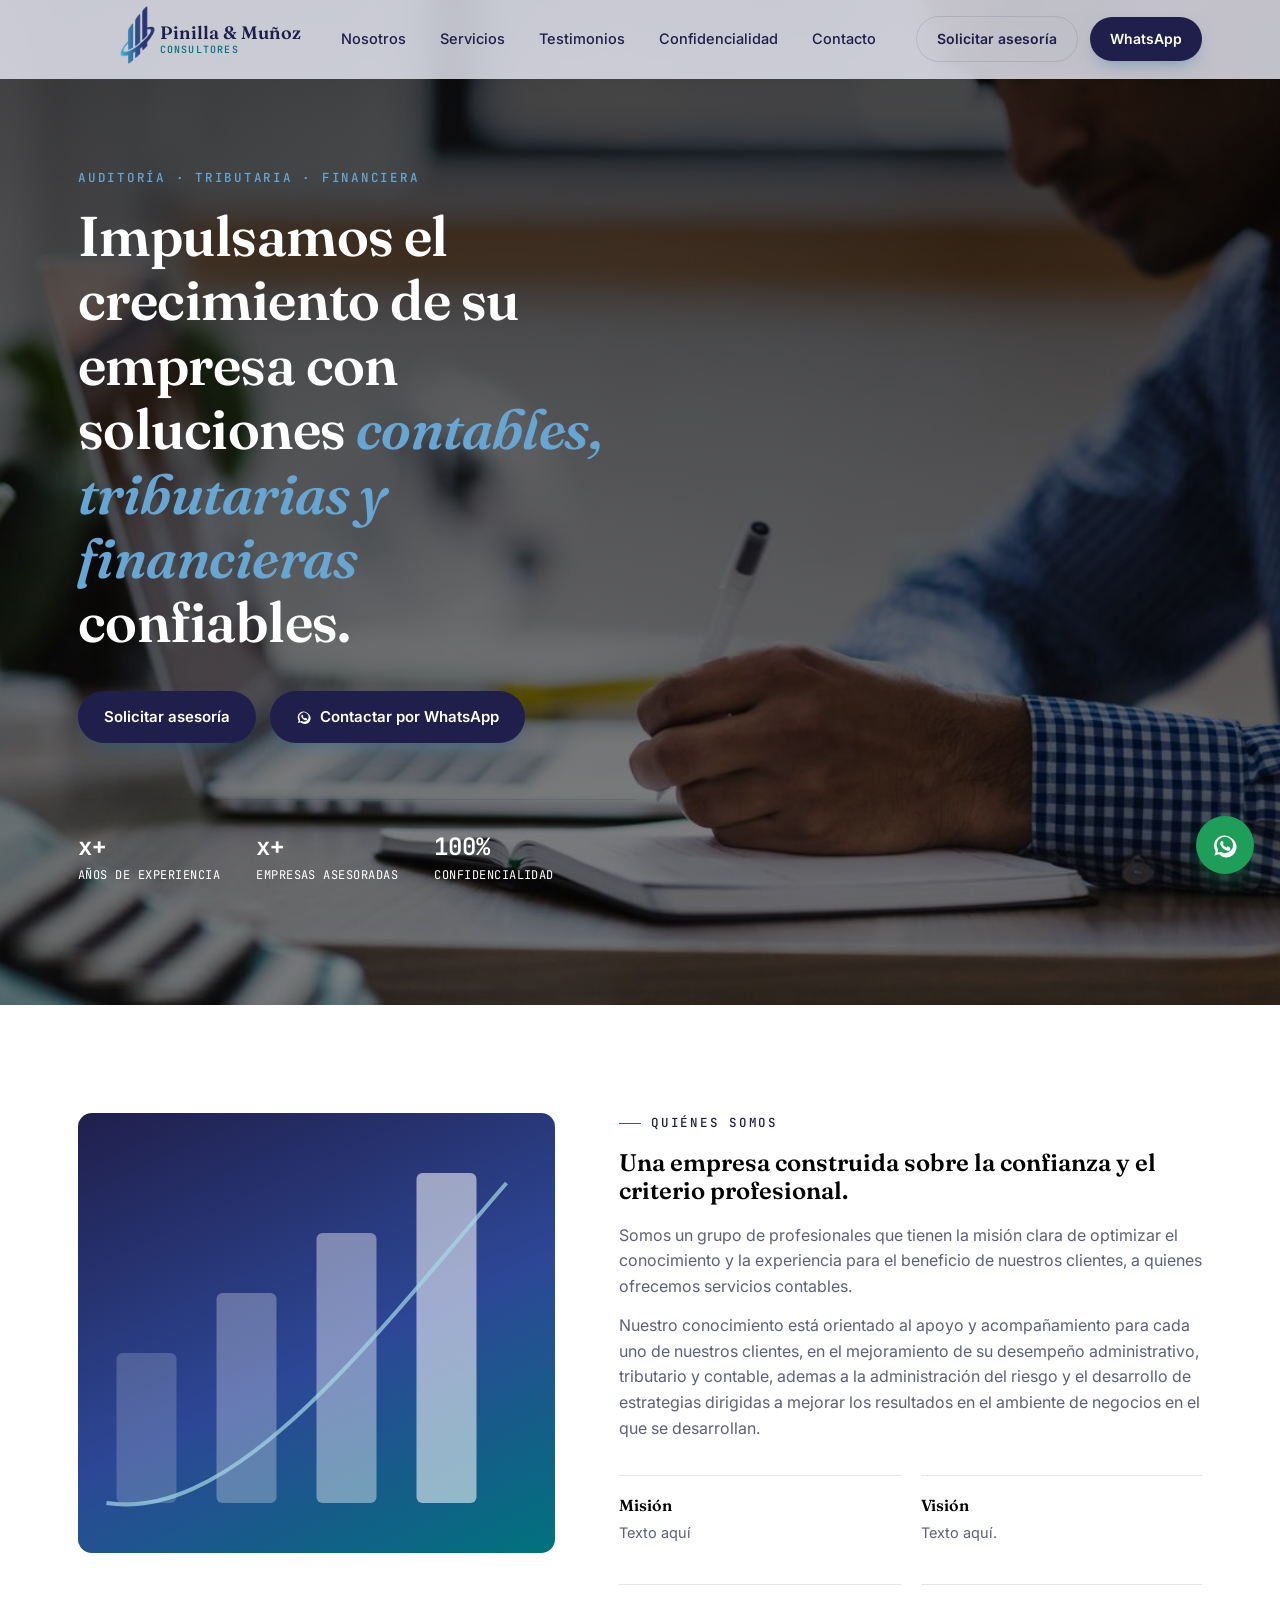
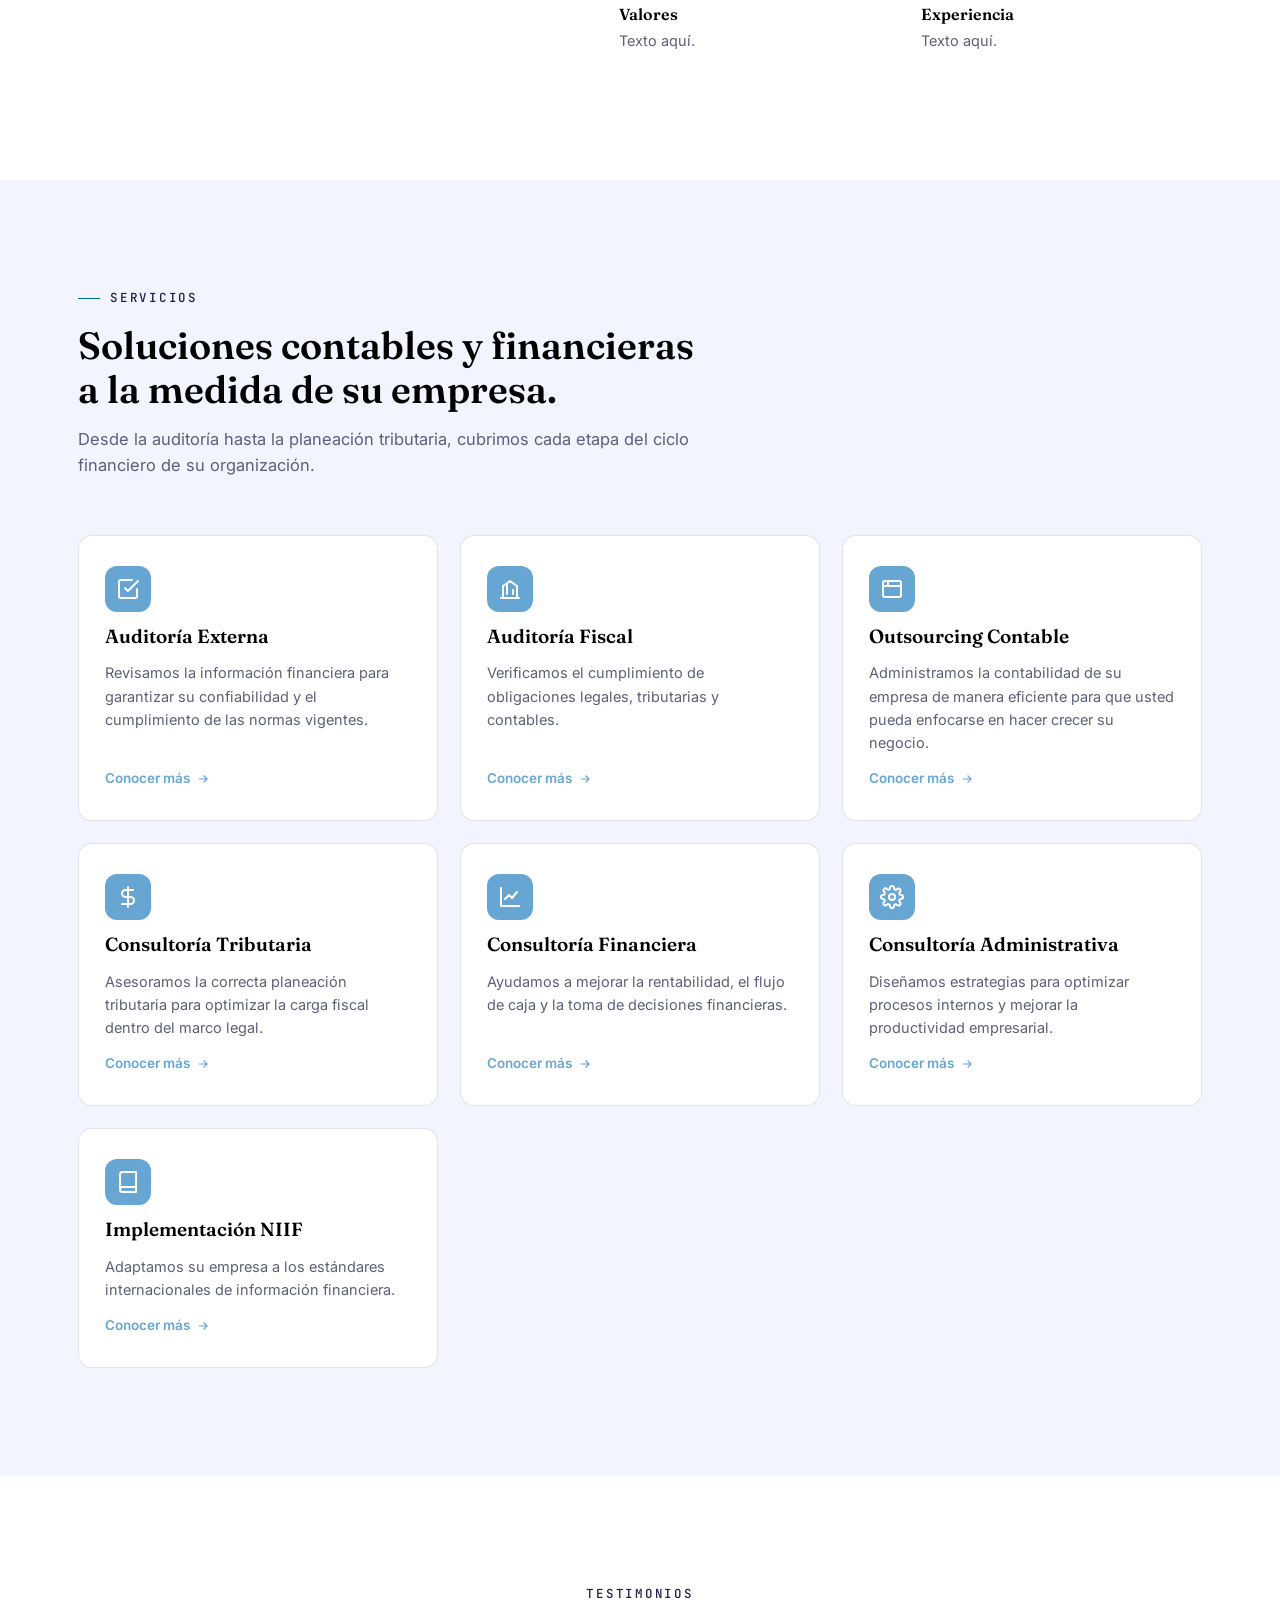
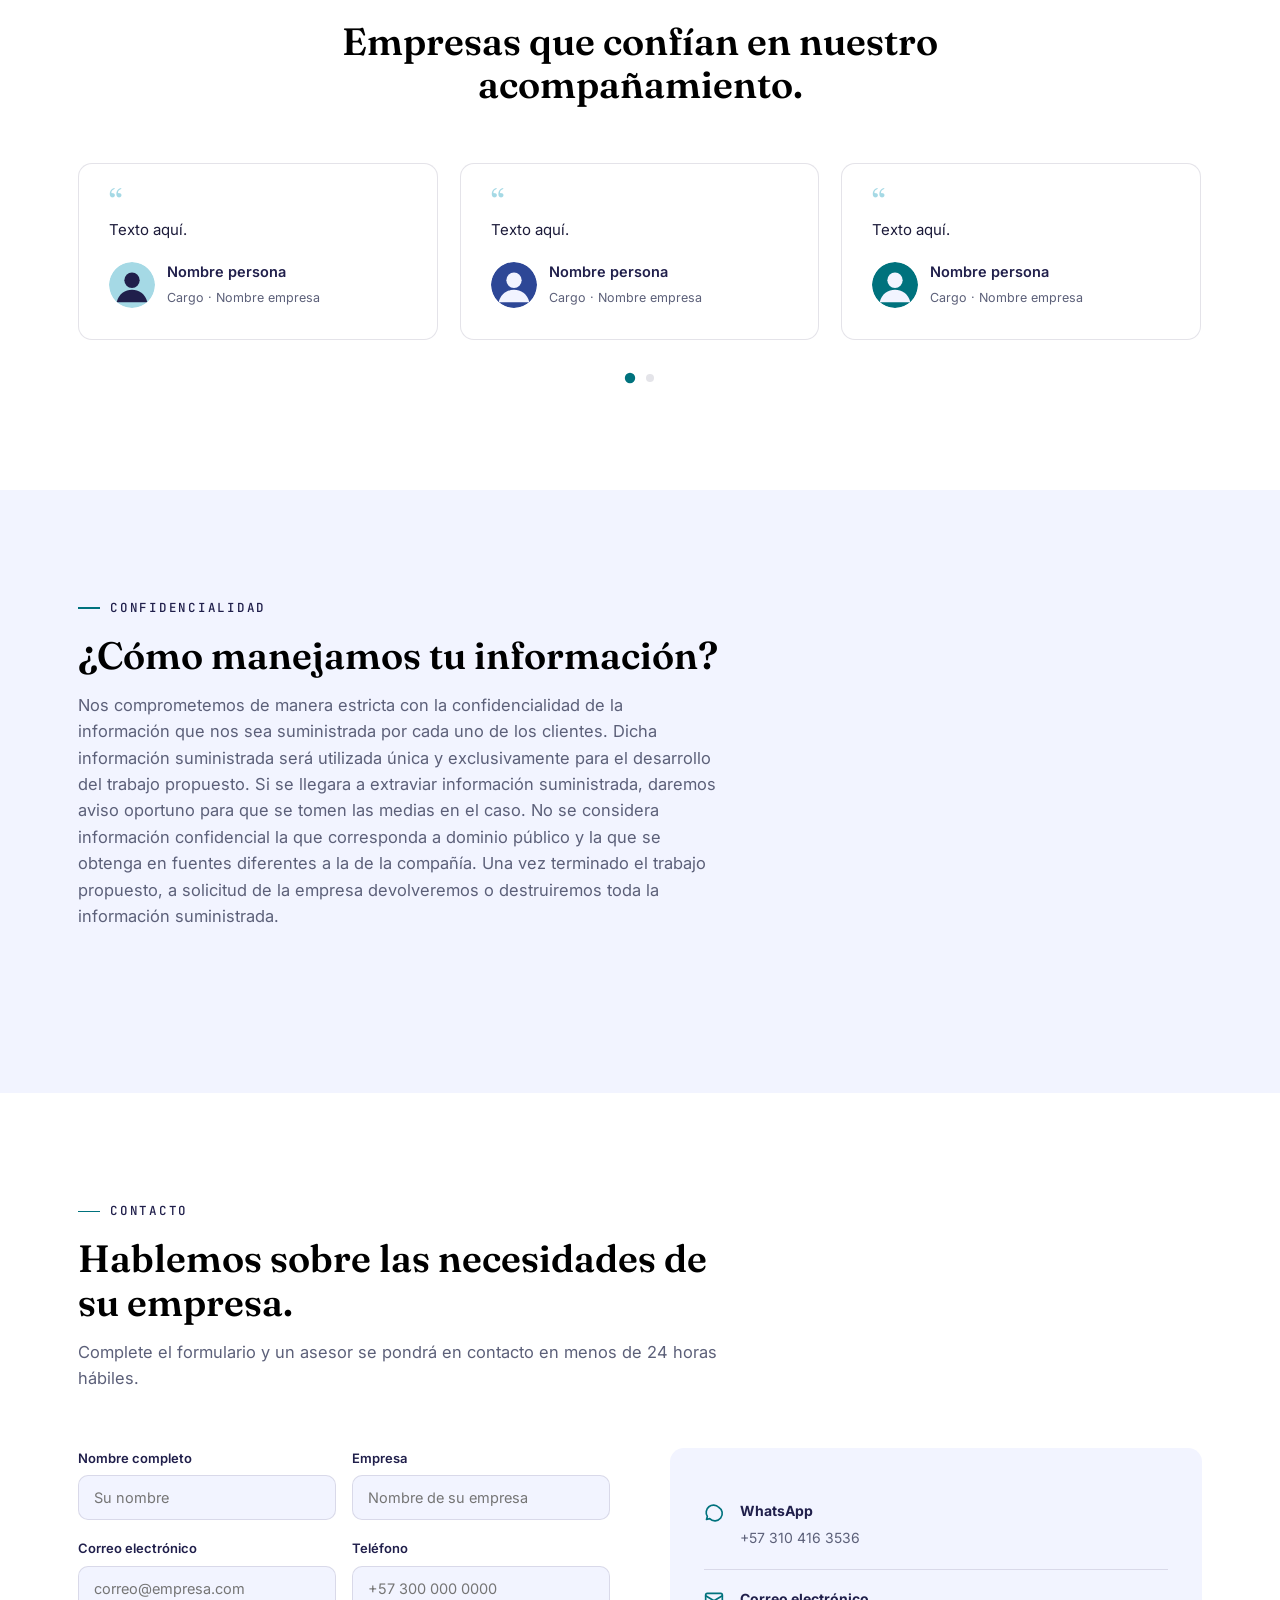
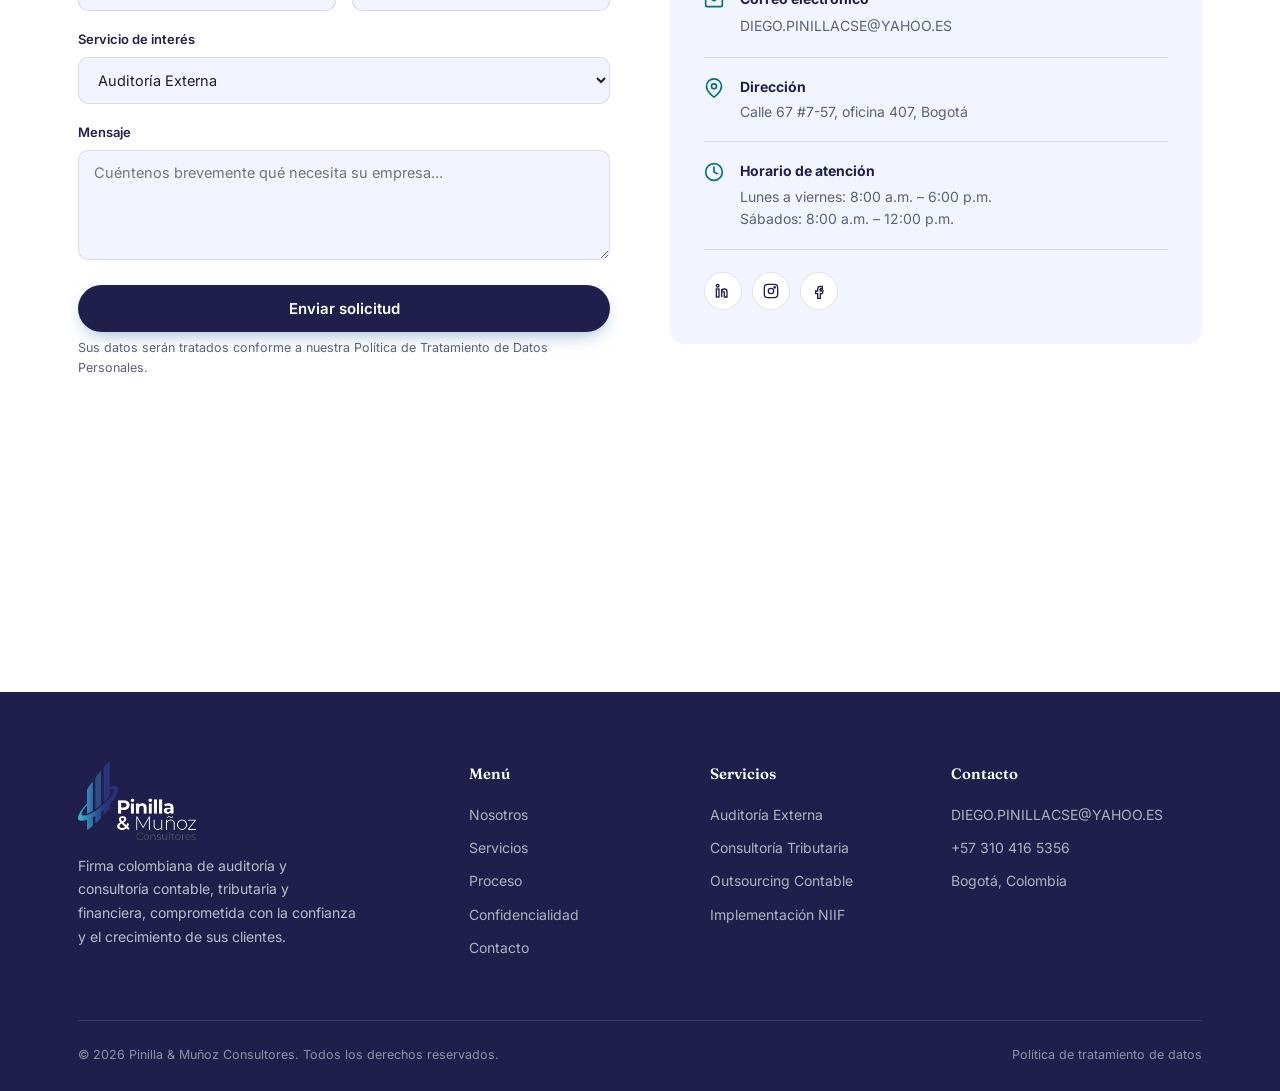
==== commit d1a4c1db: "Añadido de pagina de politica de privacidad y cambios de diseño al index" ====
--- a/index.html
+++ b/index.html
@@ -321,6 +321,7 @@
         <a href="#nosotros">Nosotros</a>
         <a href="#servicios">Servicios</a>
         <a href="#proceso">Proceso</a>
+        <a href="#confidencialidad">Confidencialidad</a>
         <a href="#contacto">Contacto</a>
       </div>
       <div class="footer-col">
@@ -340,8 +341,7 @@
     <div class="footer-bottom">
       <span>&copy; <span id="year"></span> Pinilla & Muñoz Consultores. Todos los derechos reservados.</span>
       <span>
-        <a href="#">Aviso de privacidad</a>
-        <a href="#">Política de tratamiento de datos</a>
+        <a href="Politica.html">Política de tratamiento de datos</a>
       </span>
     </div>
   </div>
--- a/styles.css
+++ b/styles.css
@@ -7,8 +7,8 @@
     --white:#ffffff;
     --ink:#1c1b3a;
     --gray:#5c6079;
-    --azulito:#67bfd3;
-    --oscuro:#201f4b;
+    --azulito:#67a6d3;
+    --oscuro:#201f4b; 
     --line: rgba(32,31,75,0.12);
     --radius: 14px;
     --maxw: 1180px;
@@ -70,13 +70,13 @@
     transition:transform .25s ease, box-shadow .25s ease, background .25s ease, color .25s ease;
     white-space:nowrap;
   }
-  .btn-primary{ background:var(--teal); color:#fff; box-shadow:0 8px 20px -8px rgba(0,114,125,0.55);}
+  .btn-primary{ background:var(--navy); color:#fff; box-shadow:0 8px 20px -8px rgba(31,101,158,0.55);}
   .btn-primary:hover{ transform:translateY(-2px); box-shadow:0 14px 26px -10px rgba(0,114,125,0.6);}
   .btn-ghost{ background:transparent; color:var(--navy); border:1.5px solid var(--line);}
   .btn-ghost:hover{ border-color:var(--royal); color:var(--royal); transform:translateY(-2px);}
   .btn-light{ background:#fff; color:var(--navy); }
   .btn-light:hover{ transform:translateY(-2px); box-shadow:0 14px 26px -10px rgba(0,0,0,0.25);}
-  .btn-whatsapp{ background:#00727d; color:#fff; box-shadow:0 8px 20px -8px rgba(31, 105, 158, 0.55);}
+  .btn-whatsapp{ background:var(--navy); color:#fff; box-shadow:0 8px 20px -8px rgba(31, 101, 158, 0.55);}
   .btn-whatsapp:hover{ transform:translateY(-2px); }
 
   /* reveal on scroll */
@@ -206,13 +206,13 @@
   .service-card:hover{ transform:translateY(-6px); box-shadow:0 22px 40px -22px rgba(32,31,75,0.28); border-color:transparent; }
   .service-icon{
     width:46px; height:46px; border-radius:12px;
-    background:linear-gradient(140deg, var(--ice), var(--teal));
+    background:linear-gradient(140deg, var(--azulito), var(--azulito));
     display:flex; align-items:center; justify-content:center;
   }
   .service-icon svg{ width:24px; height:24px; stroke:#fff; }
   .service-card h3{ font-size:19px; }
   .service-card p{ font-size:14.5px; color:var(--gray); flex:1; }
-  .service-more{ font-size:13.5px; font-weight:600; color:var(--teal); display:inline-flex; align-items:center; gap:6px; }
+  .service-more{ font-size:13.5px; font-weight:600; color:var(--azulito); display:inline-flex; align-items:center; gap:6px; }
   .service-more svg{ width:14px; height:14px; transition:transform .2s ease; }
   .service-card:hover .service-more svg{ transform:translateX(4px); }
   @media (max-width:980px){ .services-grid{ grid-template-columns:1fr 1fr; } }
@@ -228,13 +228,13 @@
   .service-card:hover{ transform:translateY(-6px); box-shadow:0 22px 40px -22px rgba(32,31,75,0.28); border-color:transparent; }
   .service-icon{
     width:46px; height:46px; border-radius:12px;
-    background:linear-gradient(140deg, var(--ice), var(--teal));
+    background:linear-gradient(140deg, var(--azulito), var(--azulito));
     display:flex; align-items:center; justify-content:center;
   }
   .service-icon svg{ width:24px; height:24px; stroke:#fff; }
   .service-card h3{ font-size:19px; }
   .service-card p{ font-size:14.5px; color:var(--gray); flex:1; }
-  .service-more{ font-size:13.5px; font-weight:600; color:var(--teal); display:inline-flex; align-items:center; gap:6px; }
+  .service-more{ font-size:13.5px; font-weight:600; color:var(--azulito); display:inline-flex; align-items:center; gap:6px; }
   .service-more svg{ width:14px; height:14px; transition:transform .2s ease; }
   .service-card:hover .service-more svg{ transform:translateX(4px); }
   @media (max-width:980px){ .services-grid{ grid-template-columns:1fr 1fr; } }
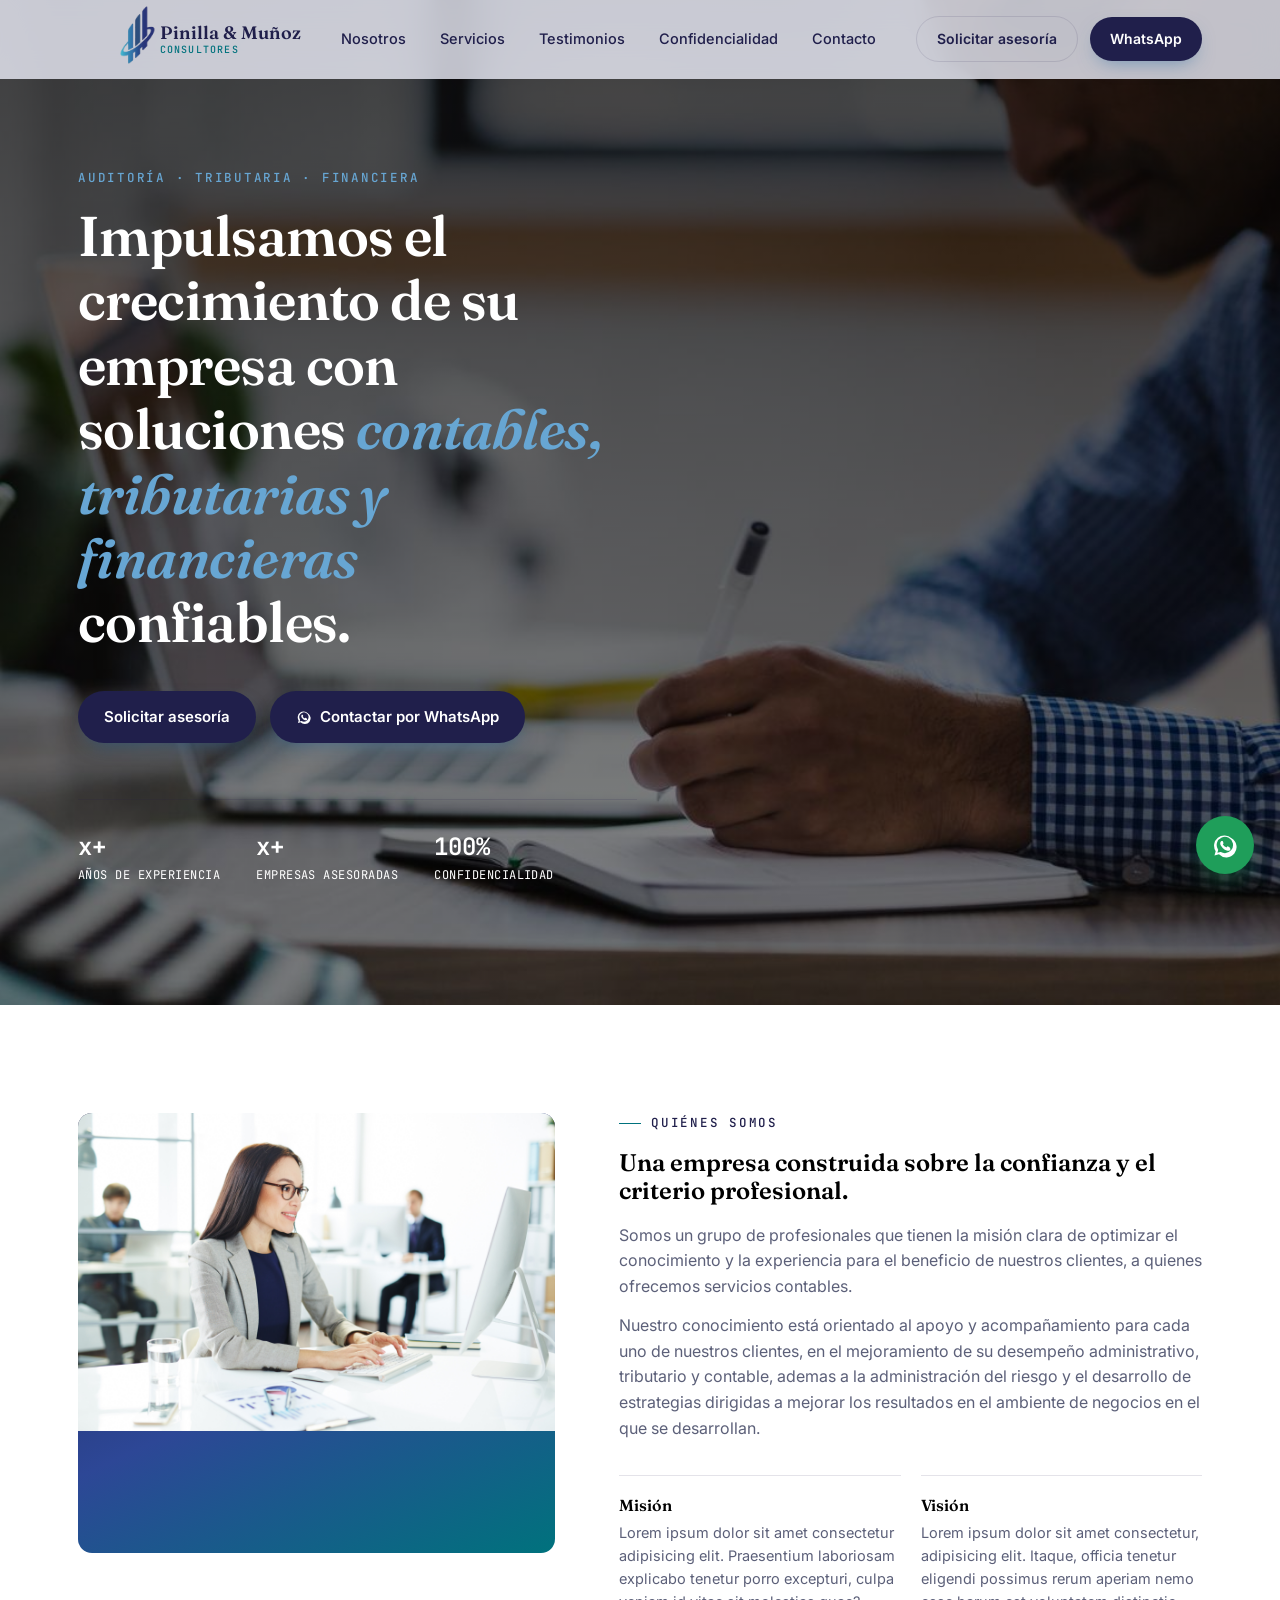
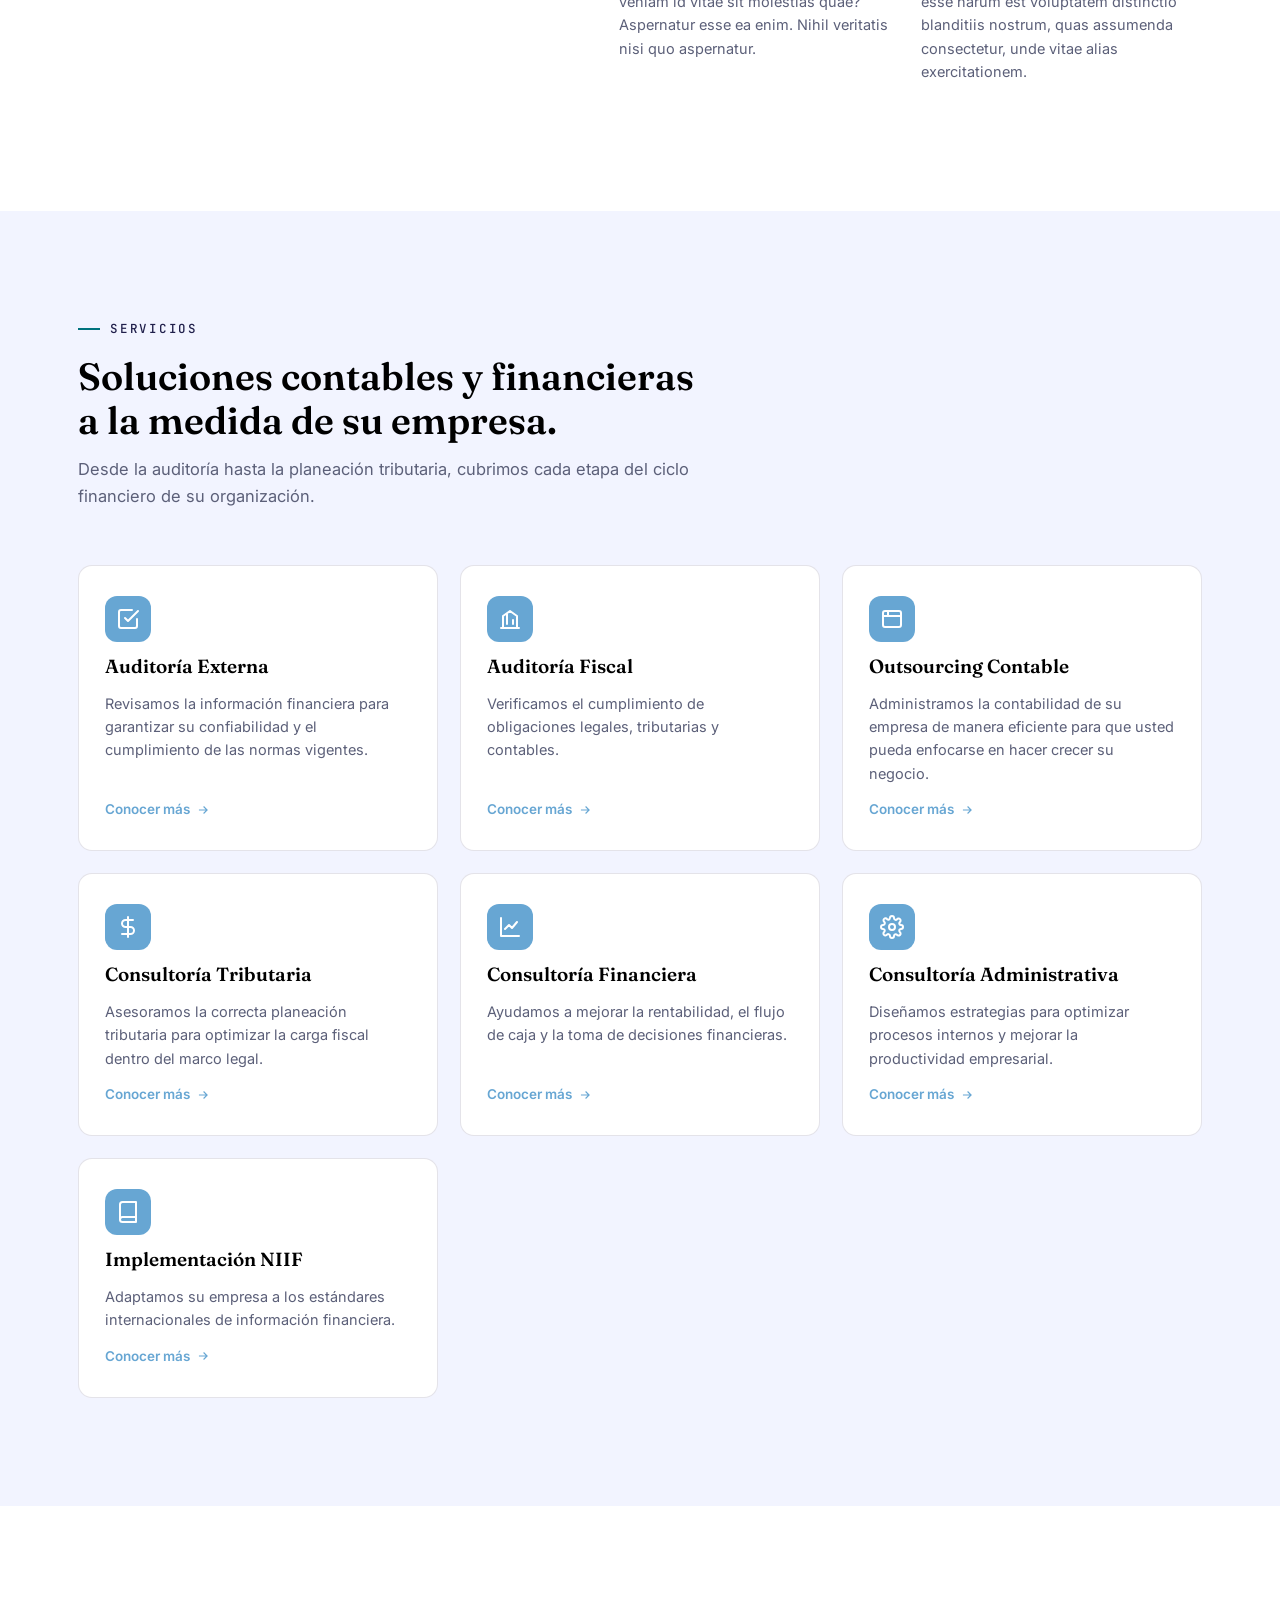
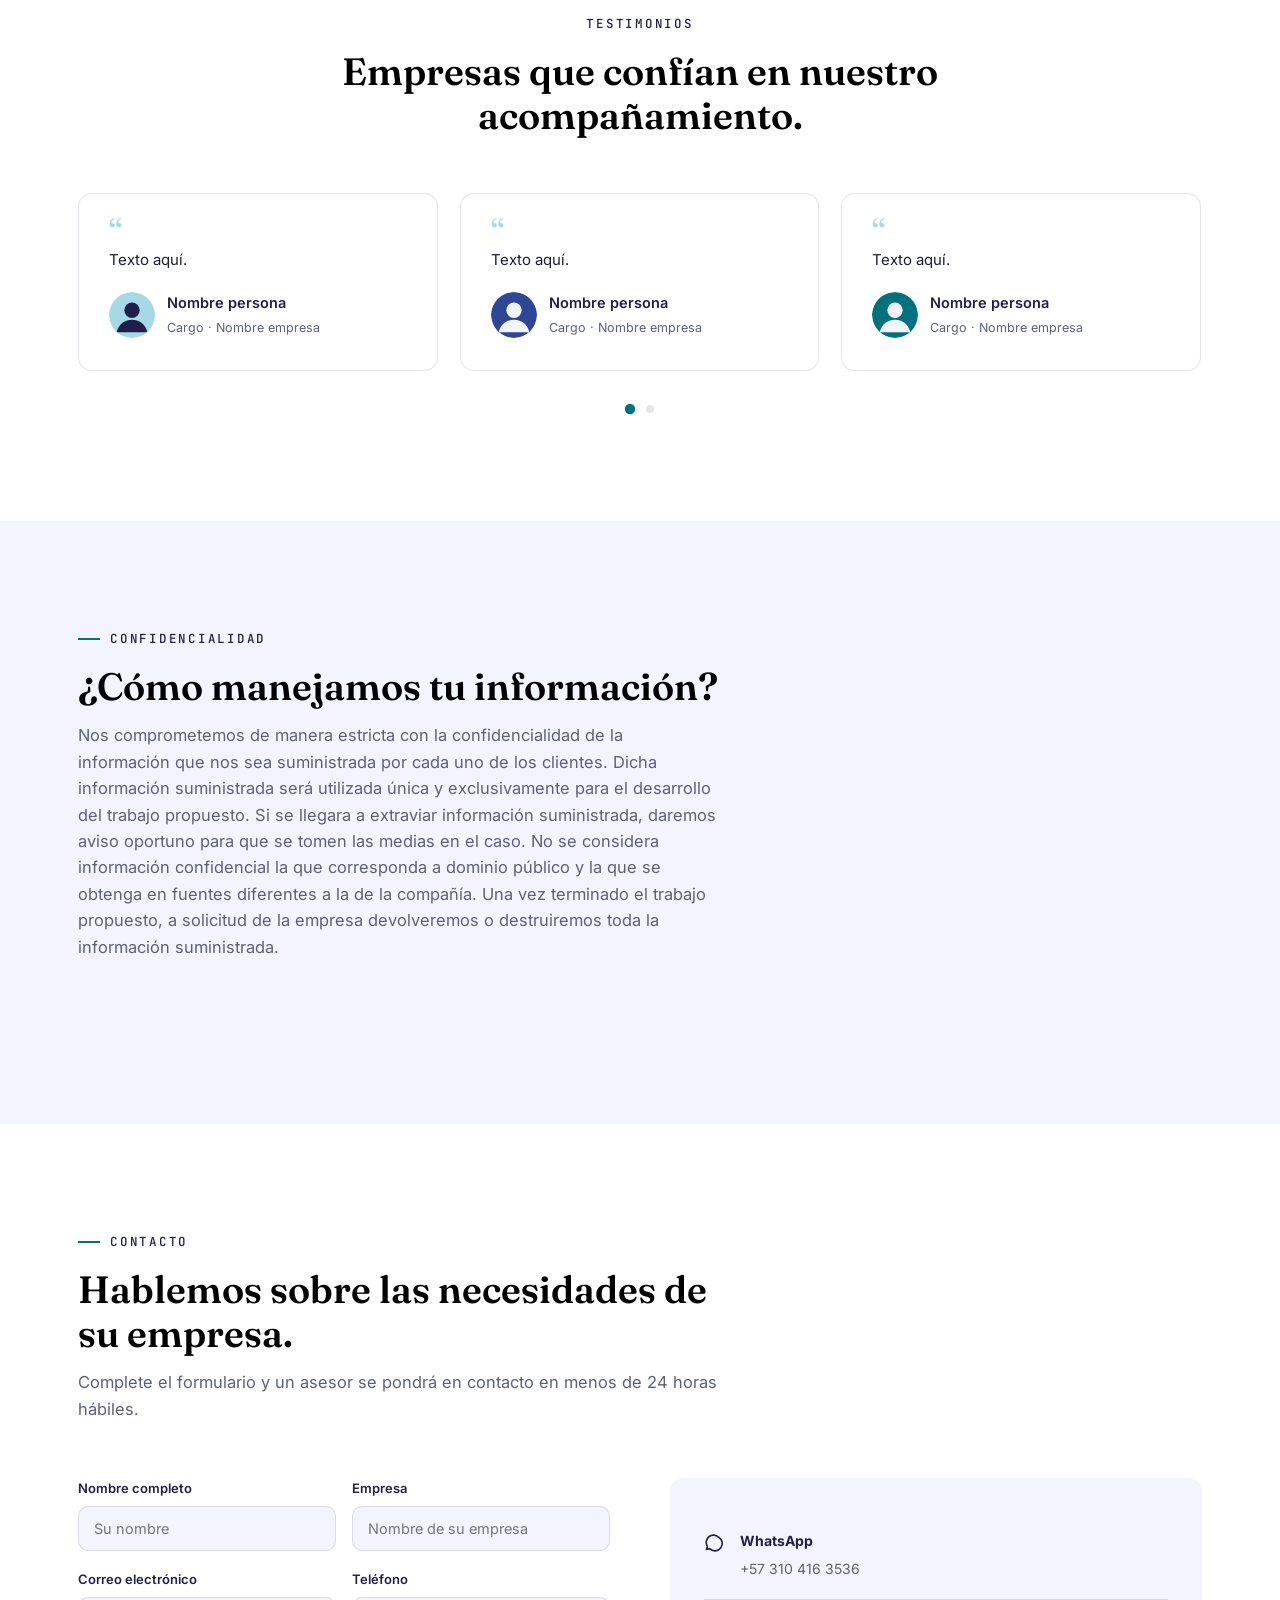
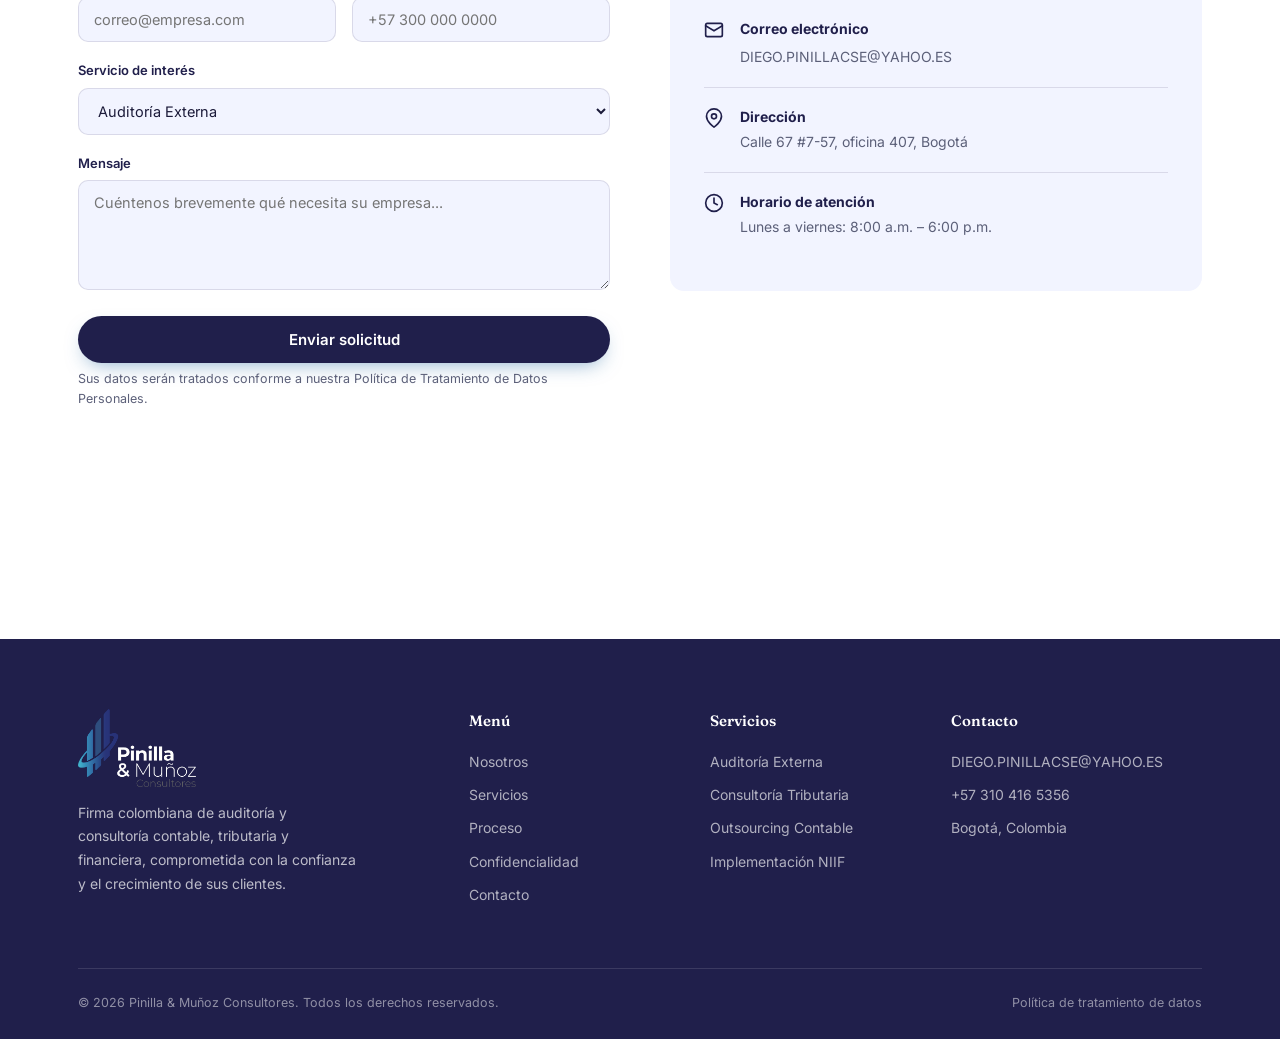
==== commit b3810f23: "Estetico: Cambio de paleta de colores y añadido de imagen" ====
--- a/index.html
+++ b/index.html
@@ -79,13 +79,7 @@
 <section class="about" id="nosotros">
   <div class="wrap about-grid">
     <div class="about-photo reveal">
-      <svg viewBox="0 0 480 440" width="100%" height="100%" preserveAspectRatio="xMidYMid slice">
-        <rect x="40" y="240" width="60" height="150" rx="6" fill="rgba(255,255,255,0.18)"/>
-        <rect x="140" y="180" width="60" height="210" rx="6" fill="rgba(255,255,255,0.28)"/>
-        <rect x="240" y="120" width="60" height="270" rx="6" fill="rgba(255,255,255,0.4)"/>
-        <rect x="340" y="60" width="60" height="330" rx="6" fill="rgba(255,255,255,0.55)"/>
-        <path d="M30 390 C 160 410, 300 220, 430 70" stroke="#a5d9e5" stroke-width="4" fill="none" opacity="0.7"/>
-      </svg>
+      <img src="img/Chicuela.jpg" alt="Pinilla & Muñoz Consultores">
     </div>
     <div>
       <div class="eyebrow">Quiénes somos</div>
@@ -96,19 +90,12 @@
       <div class="pillars">
         <div class="pillar reveal">
           <h4>Misión</h4>
-          <p>Texto aquí</p>
+          <p>Lorem ipsum dolor sit amet consectetur adipisicing elit. Praesentium laboriosam explicabo tenetur porro excepturi, culpa veniam id vitae sit molestias quae? Aspernatur esse ea enim. Nihil veritatis nisi quo aspernatur.</p>
         </div>
         <div class="pillar reveal">
           <h4>Visión</h4>
-          <p>Texto aquí.</p>
-        </div>
-        <div class="pillar reveal">
-          <h4>Valores</h4>
-          <p>Texto aquí.</p>
-        </div>
-        <div class="pillar reveal">
-          <h4>Experiencia</h4>
-          <p>Texto aquí.</p>
+          <p>Lorem ipsum dolor sit amet consectetur, adipisicing elit. Itaque, officia tenetur eligendi possimus rerum aperiam nemo esse harum est voluptatem distinctio blanditiis nostrum, quas assumenda consectetur, unde vitae alias exercitationem.</p>
+        </div>
         </div>
       </div>
     </div>
@@ -292,12 +279,7 @@
           </div>
           <div class="info-row">
             <svg viewBox="0 0 24 24" fill="none" stroke-width="2" stroke-linecap="round" stroke-linejoin="round"><circle cx="12" cy="12" r="10"/><path d="M12 6v6l4 2"/></svg>
-            <div><h5>Horario de atención</h5><p>Lunes a viernes: 8:00 a.m. – 6:00 p.m.<br>Sábados: 8:00 a.m. – 12:00 p.m.</p></div>
-          </div>
-          <div class="social-row">
-            <a href="#" aria-label="LinkedIn"><svg viewBox="0 0 24 24" fill="none" stroke-width="2"><rect x="2" y="9" width="4" height="12"/><circle cx="4" cy="4" r="2"/><path d="M10 9v12M10 13a4 4 0 0 1 8 0v8h-4v-7a1 1 0 0 0-2 0"/></svg></a>
-            <a href="#" aria-label="Instagram"><svg viewBox="0 0 24 24" fill="none" stroke-width="2"><rect x="2" y="2" width="20" height="20" rx="5"/><circle cx="12" cy="12" r="4"/><circle cx="17.5" cy="6.5" r="1"/></svg></a>
-            <a href="#" aria-label="Facebook"><svg viewBox="0 0 24 24" fill="none" stroke-width="2"><path d="M14 9h3V5h-3a4 4 0 0 0-4 4v3H7v4h3v7h4v-7h3l1-4h-4V9a1 1 0 0 1 1-1z"/></svg></a>
+            <div><h5>Horario de atención</h5><p>Lunes a viernes: 8:00 a.m. – 6:00 p.m.</p></div>
           </div>
         </div>
         <div class="map-frame">
--- a/styles.css
+++ b/styles.css
@@ -348,7 +348,7 @@
   .contact-info{ background:var(--mist); border-radius:var(--radius); padding:34px; }
   .info-row{ display:flex; gap:16px; padding:18px 0; border-bottom:1px solid var(--line); }
   .info-row:last-of-type{ border-bottom:none; }
-  .info-row svg{ width:20px; height:20px; stroke:var(--teal); flex-shrink:0; margin-top:2px; }
+  .info-row svg{ width:20px; height:20px; stroke:var(--navy); flex-shrink:0; margin-top:2px; }
   .info-row h5{ font-size:14px; color:var(--navy); margin-bottom:3px; }
   .info-row p, .info-row a{ font-size:14px; color:var(--gray); }
   .map-frame{ margin-top:20px; border-radius:12px; overflow:hidden; height:220px; }
